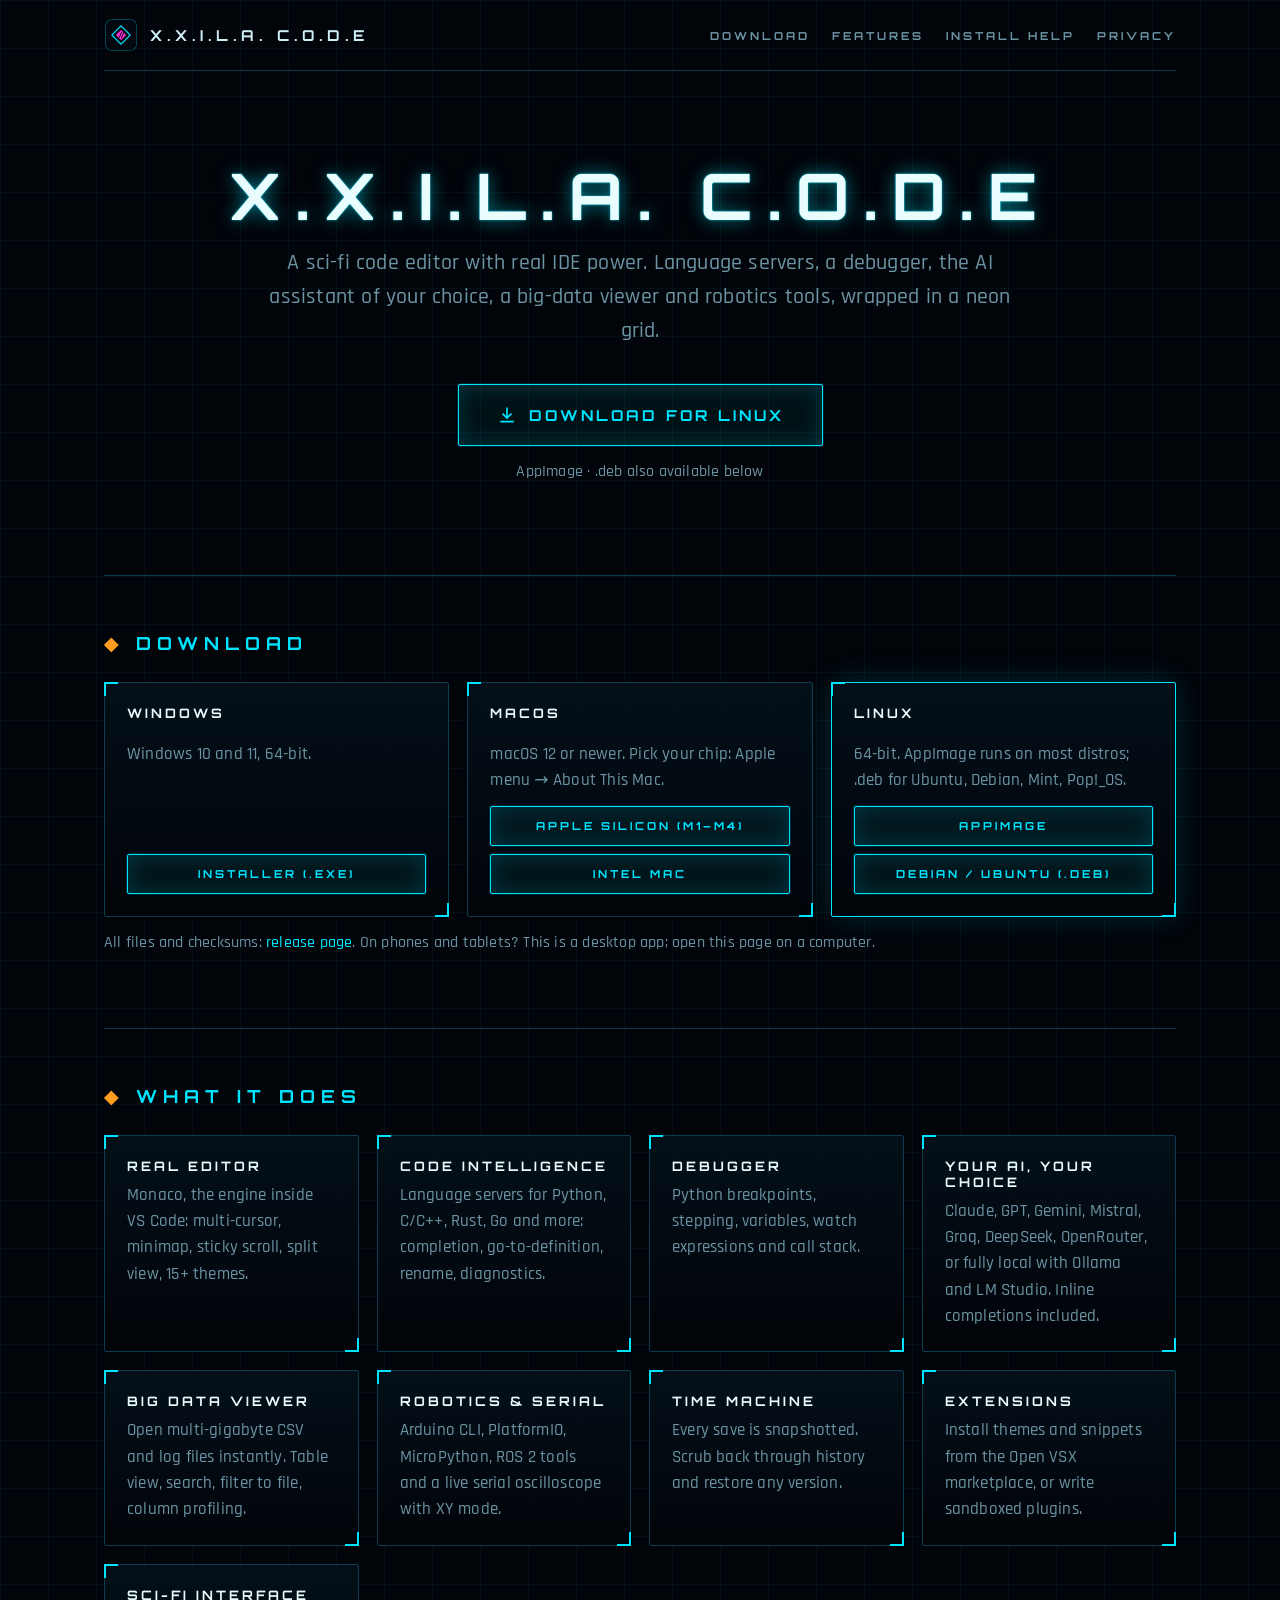
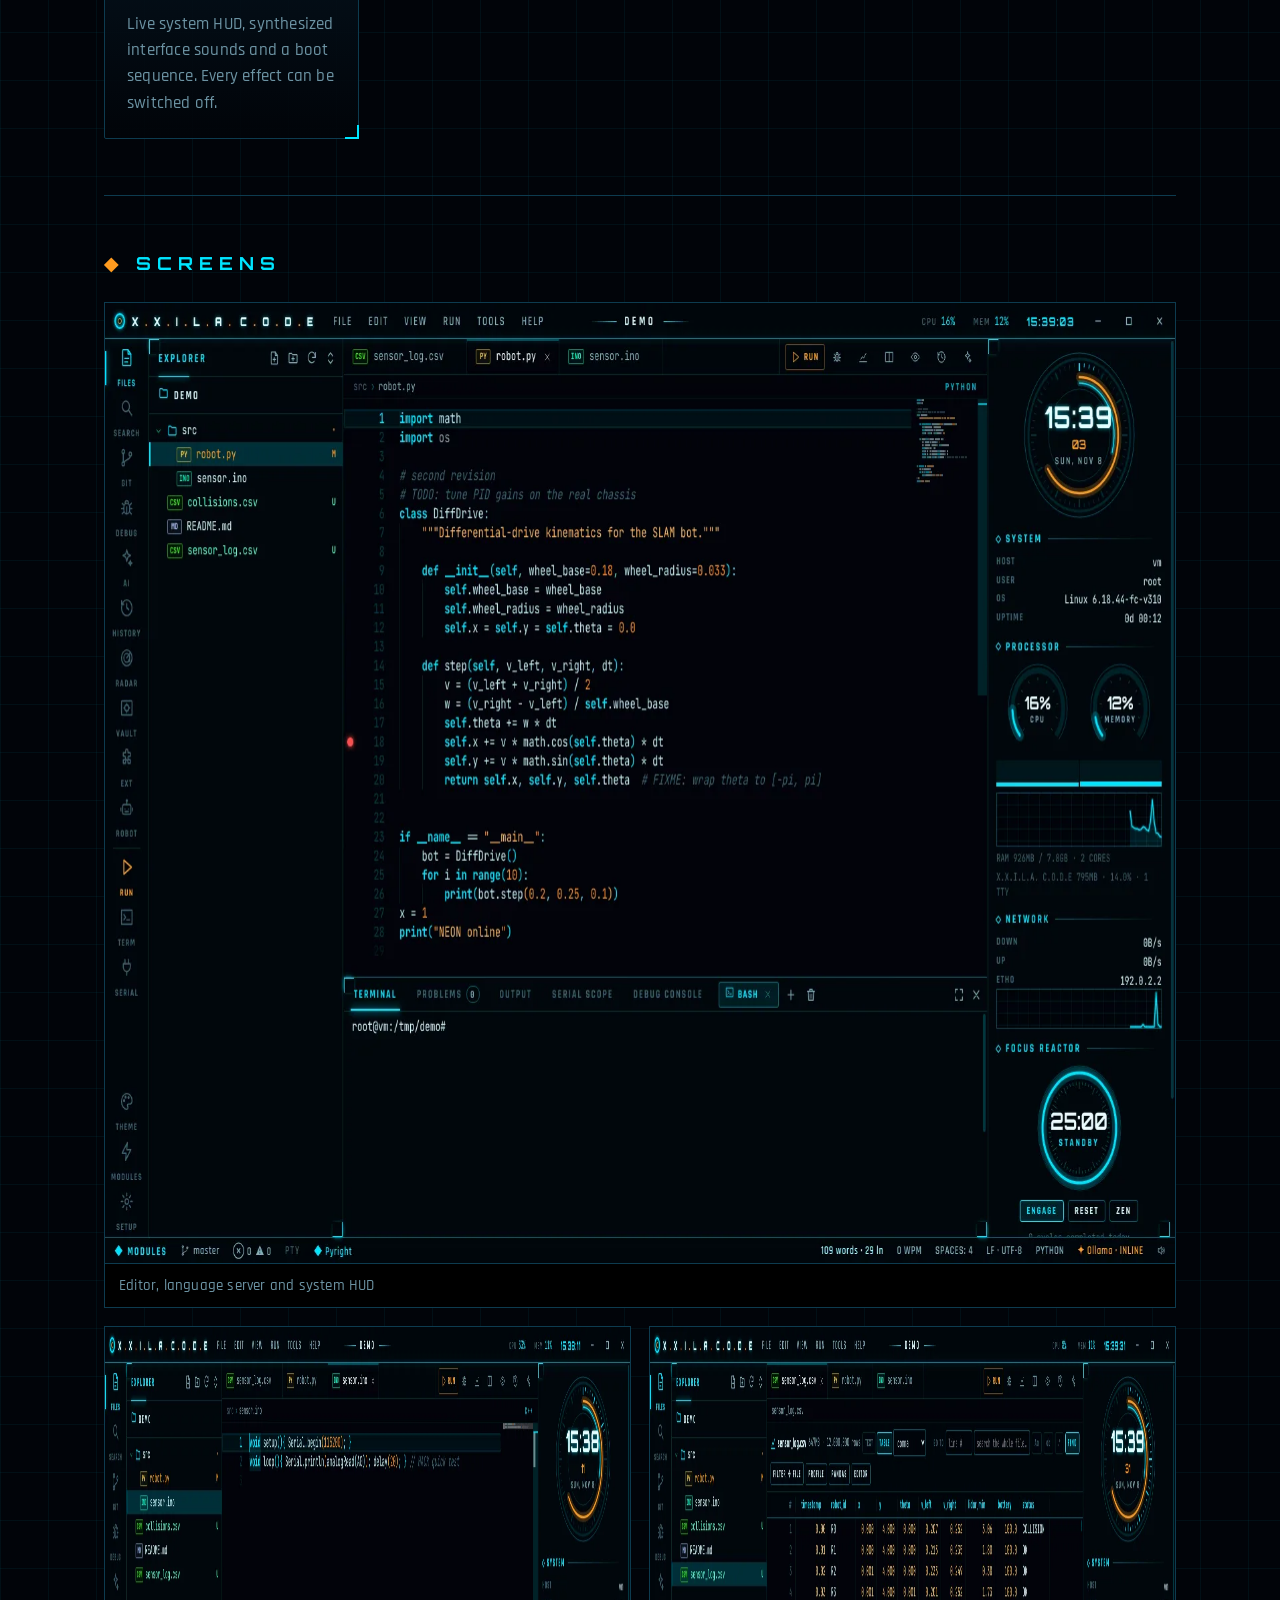
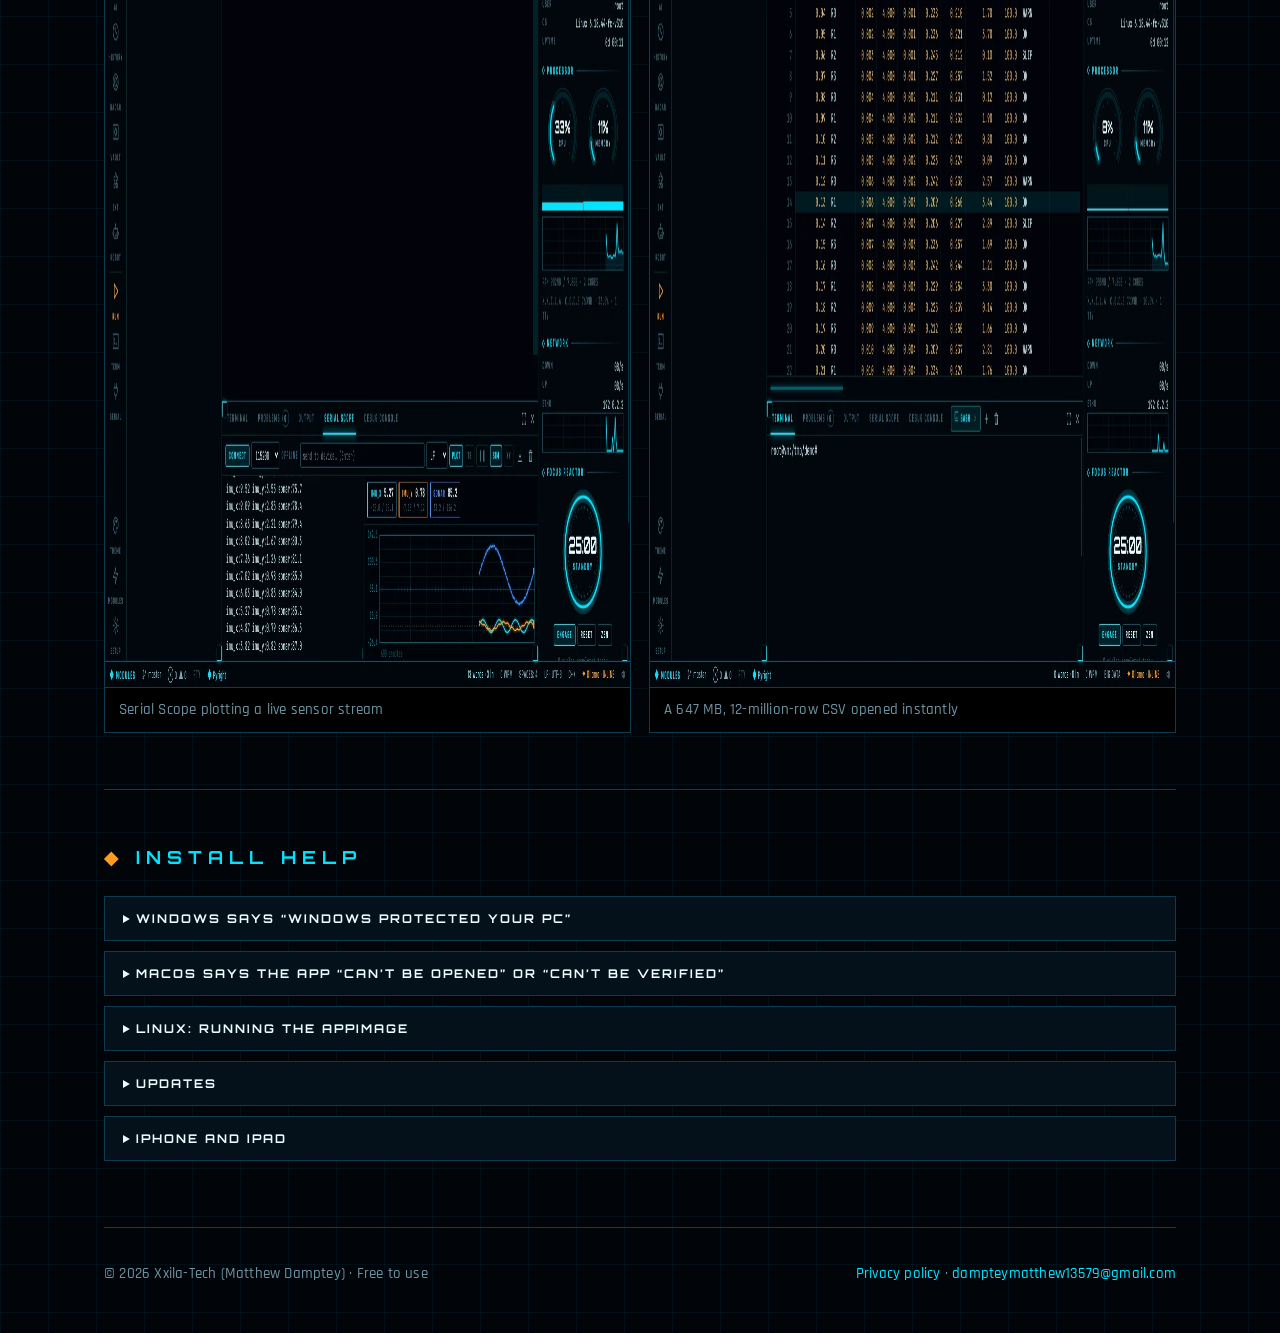
==== docs/index.html @ 270a62f4 "Website, privacy policy and release workflow for X.X.I.L.A. C.O.D.E 1.0.0 Co-Authored-By: Claude Opu" ====
<!DOCTYPE html>
<html lang="en">
<head>
<meta charset="utf-8">
<meta name="viewport" content="width=device-width, initial-scale=1">
<title>X.X.I.L.A. C.O.D.E — sci-fi code editor for Windows, macOS and Linux</title>
<meta name="description" content="X.X.I.L.A. C.O.D.E is a free neon-grid code editor with real IDE power: language servers, debugger, AI assistants of your choice, a big-data viewer and robotics tools. Download for Windows, macOS and Linux.">
<meta property="og:title" content="X.X.I.L.A. C.O.D.E">
<meta property="og:description" content="A sci-fi code editor with real IDE power. Free for Windows, macOS and Linux.">
<meta property="og:image" content="https://matthew-dam.github.io/xxila-code/img/editor.webp">
<meta name="theme-color" content="#010409">
<link rel="icon" href="favicon.png">
<link rel="stylesheet" href="style.css">
</head>
<body>
<div class="wrap">
  <header class="top">
    <a class="brand" href="./"><img src="img/icon.png" alt="">X.X.I.L.A. C.O.D.E</a>
    <nav><a href="#download">DOWNLOAD</a><a href="#features">FEATURES</a><a href="#install">INSTALL HELP</a><a href="privacy.html">PRIVACY</a></nav>
  </header>

  <div class="hero">
    <h1>X.X.I.L.A. C.O.D.E</h1>
    <p class="lead">A sci-fi code editor with real IDE power. Language servers, a debugger, the AI assistant of your choice, a big-data viewer and robotics tools, wrapped in a neon grid.</p>
    <a id="main-dl" class="btn big" href="#download">
      <svg viewBox="0 0 24 24"><path d="M11 3h2v10.2l3.6-3.6 1.4 1.4-6 6-6-6 1.4-1.4 3.6 3.6V3zM4 19h16v2H4z"/></svg>
      <span id="main-dl-label">DOWNLOAD</span>
    </a>
    <div class="sub" id="main-dl-sub">Free · Windows · macOS · Linux</div>
    <div class="ver" id="ver"></div>
  </div>

  <section id="download">
    <h2>DOWNLOAD</h2>
    <div class="grid">
      <div class="card os" data-os="windows">
        <h3>WINDOWS</h3>
        <p>Windows 10 and 11, 64-bit.</p>
        <div class="links">
          <a class="btn" data-file="XXILA-CODE-Setup-x64.exe">INSTALLER (.EXE)</a>
          <a class="btn orange" id="store-btn" hidden>MICROSOFT STORE</a>
        </div>
      </div>
      <div class="card os" data-os="mac">
        <h3>MACOS</h3>
        <p>macOS 12 or newer. Pick your chip: Apple menu → About This Mac.</p>
        <div class="links">
          <a class="btn" data-file="XXILA-CODE-mac-arm64.dmg">APPLE SILICON (M1–M4)</a>
          <a class="btn" data-file="XXILA-CODE-mac-x64.dmg">INTEL MAC</a>
        </div>
      </div>
      <div class="card os" data-os="linux">
        <h3>LINUX</h3>
        <p>64-bit. AppImage runs on most distros; .deb for Ubuntu, Debian, Mint, Pop!_OS.</p>
        <div class="links">
          <a class="btn" data-file="XXILA-CODE-x86_64.AppImage">APPIMAGE</a>
          <a class="btn" data-file="xxila-code_amd64.deb">DEBIAN / UBUNTU (.DEB)</a>
        </div>
      </div>
    </div>
    <p class="sub">All files and checksums: <a id="all-releases" href="https://github.com/Matthew-Dam/xxila-code/releases">release page</a>. On phones and tablets? This is a desktop app; open this page on a computer.</p>
  </section>

  <section id="features">
    <h2>WHAT IT DOES</h2>
    <div class="grid">
      <div class="card"><h3>REAL EDITOR</h3><p>Monaco, the engine inside VS Code: multi-cursor, minimap, sticky scroll, split view, 15+ themes.</p></div>
      <div class="card"><h3>CODE INTELLIGENCE</h3><p>Language servers for Python, C/C++, Rust, Go and more: completion, go-to-definition, rename, diagnostics.</p></div>
      <div class="card"><h3>DEBUGGER</h3><p>Python breakpoints, stepping, variables, watch expressions and call stack.</p></div>
      <div class="card"><h3>YOUR AI, YOUR CHOICE</h3><p>Claude, GPT, Gemini, Mistral, Groq, DeepSeek, OpenRouter, or fully local with Ollama and LM Studio. Inline completions included.</p></div>
      <div class="card"><h3>BIG DATA VIEWER</h3><p>Open multi-gigabyte CSV and log files instantly. Table view, search, filter to file, column profiling.</p></div>
      <div class="card"><h3>ROBOTICS & SERIAL</h3><p>Arduino CLI, PlatformIO, MicroPython, ROS 2 tools and a live serial oscilloscope with XY mode.</p></div>
      <div class="card"><h3>TIME MACHINE</h3><p>Every save is snapshotted. Scrub back through history and restore any version.</p></div>
      <div class="card"><h3>EXTENSIONS</h3><p>Install themes and snippets from the Open VSX marketplace, or write sandboxed plugins.</p></div>
      <div class="card"><h3>SCI-FI INTERFACE</h3><p>Live system HUD, synthesized interface sounds and a boot sequence. Every effect can be switched off.</p></div>
    </div>
  </section>

  <section id="screens">
    <h2>SCREENS</h2>
    <div class="shots">
      <figure><img src="img/editor.webp" alt="Editor with Python code, file explorer and system HUD" loading="lazy" width="1600" height="960"><figcaption>Editor, language server and system HUD</figcaption></figure>
      <figure><img src="img/scope.webp" alt="Serial monitor plotting live sensor values" loading="lazy" width="1600" height="960"><figcaption>Serial Scope plotting a live sensor stream</figcaption></figure>
      <figure><img src="img/bigdata.webp" alt="Big data viewer showing a 12 million row CSV" loading="lazy" width="1600" height="960"><figcaption>A 647 MB, 12-million-row CSV opened instantly</figcaption></figure>
    </div>
  </section>

  <section id="install">
    <h2>INSTALL HELP</h2>
    <details><summary>WINDOWS SAYS “WINDOWS PROTECTED YOUR PC”</summary><div>
      The installer is new and not yet widely downloaded, so SmartScreen shows a warning. Click <b>More info</b> → <b>Run anyway</b>.
      Installing from the Microsoft Store avoids this warning entirely.
    </div></details>
    <details><summary>MACOS SAYS THE APP “CAN’T BE OPENED” OR “CAN’T BE VERIFIED”</summary><div>
      Drag the app into <b>Applications</b>, then <b>right-click it → Open → Open</b>. You only do this once.
      On macOS 15 and newer: try to open it, then go to <b>System Settings → Privacy &amp; Security</b>, scroll down and click <b>Open Anyway</b>.
      If macOS reports the app as “damaged”, run this once in Terminal:
      <pre>xattr -cr "/Applications/X.X.I.L.A. C.O.D.E.app"</pre>
    </div></details>
    <details><summary>LINUX: RUNNING THE APPIMAGE</summary><div>
      Make it executable, then run it:
      <pre>chmod +x XXILA-CODE-x86_64.AppImage
./XXILA-CODE-x86_64.AppImage</pre>
      If it complains about FUSE on Ubuntu 22.04 or newer: <code>sudo apt install libfuse2</code> (24.04: <code>libfuse2t64</code>).<br>
      For the .deb: <code>sudo apt install ./xxila-code_amd64.deb</code>, then launch it from your app menu.
    </div></details>
    <details><summary>UPDATES</summary><div>
      The app checks once a day whether a newer version is on this page and offers to open it. You can turn that off in Settings.
      Microsoft Store installs update automatically through the Store.
    </div></details>
    <details><summary>IPHONE AND IPAD</summary><div>
      Not available. Apple doesn’t allow apps on iPhone or iPad to run terminals, compilers or language servers, which this editor depends on.
    </div></details>
  </section>

  <footer>
    <span>© 2026 Xxila-Tech (Matthew Damptey) · Free to use</span>
    <span><a href="privacy.html">Privacy policy</a> · <a href="mailto:dampteymatthew13579@gmail.com">dampteymatthew13579@gmail.com</a></span>
  </footer>
</div>

<script>
(() => {
  const OWNER = 'Matthew-Dam', REPO = 'xxila-code';
  // Paste the Store link here after Microsoft approves the app, e.g. 'https://apps.microsoft.com/detail/9XXXXXXXXXXX'
  const STORE_URL = '';
  const DL = (f) => `https://github.com/${OWNER}/${REPO}/releases/latest/download/${f}`;
  document.querySelectorAll('[data-file]').forEach((a) => (a.href = DL(a.dataset.file)));
  const store = document.getElementById('store-btn');
  if (STORE_URL) { store.href = STORE_URL; store.hidden = false; }

  const ua = navigator.userAgent, uad = navigator.userAgentData;
  const plat = (uad && uad.platform) || navigator.platform || '';
  const mobile = /Android|iPhone|iPad|iPod/i.test(ua) || (uad && uad.mobile) || (/Mac/.test(plat) && navigator.maxTouchPoints > 1);
  let os = /Win/i.test(plat) ? 'windows' : /Mac/i.test(plat) ? 'mac' : /Linux|X11/i.test(plat + ua) ? 'linux' : '';
  if (mobile) os = '';
  const btn = document.getElementById('main-dl'), label = document.getElementById('main-dl-label'), sub = document.getElementById('main-dl-sub');
  const set = (file, text, note) => { btn.href = DL(file); label.textContent = text; if (note) sub.textContent = note; };
  if (os) document.querySelector(`[data-os="${os}"]`).classList.add('hl');
  if (os === 'windows') set('XXILA-CODE-Setup-x64.exe', 'DOWNLOAD FOR WINDOWS', 'Windows 10 / 11 · 64-bit · other systems below');
  else if (os === 'linux') set('XXILA-CODE-x86_64.AppImage', 'DOWNLOAD FOR LINUX', 'AppImage · .deb also available below');
  else if (os === 'mac') {
    set('XXILA-CODE-mac-arm64.dmg', 'DOWNLOAD FOR MAC', 'Apple Silicon build · Intel Mac version below');
    if (uad && uad.getHighEntropyValues) uad.getHighEntropyValues(['architecture']).then((v) => {
      if (v.architecture === 'x86') set('XXILA-CODE-mac-x64.dmg', 'DOWNLOAD FOR MAC', 'Intel build · Apple Silicon version below');
    }).catch(() => {});
  } else if (mobile) sub.textContent = 'Desktop app — open this page on a Windows, Mac or Linux computer';

  fetch(`https://api.github.com/repos/${OWNER}/${REPO}/releases/latest`).then((r) => (r.ok ? r.json() : null)).then((j) => {
    if (!j) return;
    const d = new Date(j.published_at);
    document.getElementById('ver').textContent = `LATEST: ${j.tag_name} · ${d.toLocaleDateString(undefined, { year: 'numeric', month: 'short', day: 'numeric' })}`;
  }).catch(() => {});
})();
</script>
</body>
</html>
---- docs/style.css ----
@font-face { font-family: 'Orbitron'; font-weight: 700; src: url(fonts/orbitron-latin-700-normal.woff2) format('woff2'); font-display: swap; }
@font-face { font-family: 'Rajdhani'; font-weight: 500; src: url(fonts/rajdhani-latin-500-normal.woff2) format('woff2'); font-display: swap; }
@font-face { font-family: 'JetBrains Mono'; font-weight: 400; src: url(fonts/jetbrains-mono-latin-400-normal.woff2) format('woff2'); font-display: swap; }

:root {
  --bg: #010409; --panel: #04101a; --line: #0d3b4f; --cyan: #00e5ff; --cyan2: #8ff4ff; --orange: #ff9b1f;
  --text: #cfeff7; --dim: #6c93a3; --radius: 2px;
}
* { box-sizing: border-box; }
html { scroll-behavior: smooth; }
body {
  margin: 0; background: var(--bg); color: var(--text);
  font: 500 18px/1.55 'Rajdhani', system-ui, sans-serif; letter-spacing: .2px;
  background-image:
    linear-gradient(rgba(0,229,255,.05) 1px, transparent 1px),
    linear-gradient(90deg, rgba(0,229,255,.05) 1px, transparent 1px);
  background-size: 48px 48px;
}
a { color: var(--cyan); text-decoration: none; }
a:hover { color: var(--cyan2); text-decoration: underline; }
code, pre, .mono { font-family: 'JetBrains Mono', ui-monospace, monospace; font-size: 14px; }
code { background: #062030; border: 1px solid var(--line); padding: 1px 6px; }
.wrap { max-width: 1120px; margin: 0 auto; padding: 0 24px; }

header.top { display: flex; align-items: center; justify-content: space-between; padding: 18px 0; border-bottom: 1px solid var(--line); }
.brand { display: flex; align-items: center; gap: 12px; font: 700 15px 'Orbitron', sans-serif; letter-spacing: 5px; color: var(--text); }
.brand img { width: 34px; height: 34px; }
nav a { margin-left: 22px; font: 700 11px 'Orbitron', sans-serif; letter-spacing: 3px; color: var(--dim); }
nav a:hover { color: var(--cyan); text-decoration: none; }

.hero { padding: 84px 0 56px; text-align: center; }
.hero h1 { font: 700 clamp(30px, 6vw, 64px) 'Orbitron', sans-serif; letter-spacing: clamp(4px, 1.4vw, 14px); margin: 0 0 10px; color: #e9fdff;
  text-shadow: 0 0 18px rgba(0,229,255,.55), 0 0 2px var(--cyan); }
.hero p.lead { font-size: 22px; color: var(--dim); max-width: 760px; margin: 0 auto 36px; }
.ver { font: 400 13px 'JetBrains Mono', monospace; color: var(--orange); letter-spacing: 1px; min-height: 20px; margin-top: 14px; }

.btn { display: inline-flex; align-items: center; gap: 12px; padding: 14px 26px; border: 1px solid var(--cyan); color: var(--cyan);
  font: 700 13px 'Orbitron', sans-serif; letter-spacing: 3px; background: rgba(0,229,255,.06); border-radius: var(--radius);
  box-shadow: 0 0 0 1px rgba(0,229,255,.15), 0 0 22px rgba(0,229,255,.18) inset; cursor: pointer; transition: background .15s, box-shadow .15s; }
.btn:hover { text-decoration: none; background: rgba(0,229,255,.16); box-shadow: 0 0 26px rgba(0,229,255,.45); color: #e9fdff; }
.btn.big { padding: 20px 38px; font-size: 15px; }
.btn.orange { border-color: var(--orange); color: var(--orange); background: rgba(255,155,31,.06); box-shadow: 0 0 22px rgba(255,155,31,.15) inset; }
.btn.orange:hover { background: rgba(255,155,31,.16); box-shadow: 0 0 26px rgba(255,155,31,.45); color: #fff1dd; }
.btn svg { width: 20px; height: 20px; fill: currentColor; }
.sub { margin-top: 14px; font-size: 16px; color: var(--dim); }

section { padding: 56px 0; border-top: 1px solid var(--line); }
h2 { font: 700 18px 'Orbitron', sans-serif; letter-spacing: 6px; color: var(--cyan); margin: 0 0 28px; }
h2::before { content: '◆ '; color: var(--orange); }
h3 { font: 700 13px 'Orbitron', sans-serif; letter-spacing: 3px; color: #e9fdff; margin: 0 0 8px; }

.grid { display: grid; gap: 18px; grid-template-columns: repeat(auto-fit, minmax(240px, 1fr)); }
.card { position: relative; background: linear-gradient(180deg, rgba(4,16,26,.95), rgba(1,4,9,.95)); border: 1px solid var(--line); padding: 22px; border-radius: var(--radius); }
.card::before, .card::after { content: ''; position: absolute; width: 12px; height: 12px; border: 2px solid var(--cyan); }
.card::before { top: -1px; left: -1px; border-right: 0; border-bottom: 0; }
.card::after { bottom: -1px; right: -1px; border-left: 0; border-top: 0; }
.card p { margin: 0; color: var(--dim); font-size: 17px; }
.card.os { display: flex; flex-direction: column; gap: 12px; }
.card.os .links { display: flex; flex-direction: column; gap: 8px; margin-top: auto; }
.card.os .btn { justify-content: center; padding: 12px 16px; font-size: 11px; }
.card.os.hl { border-color: var(--cyan); box-shadow: 0 0 30px rgba(0,229,255,.18); }
.tag { font: 400 12px 'JetBrains Mono', monospace; color: var(--orange); }

.shots { display: grid; gap: 18px; }
.shots figure { margin: 0; border: 1px solid var(--line); background: #000; }
.shots img { width: 100%; display: block; }
.shots figcaption { padding: 10px 14px; font-size: 15px; color: var(--dim); border-top: 1px solid var(--line); }
@media (min-width: 900px) { .shots { grid-template-columns: 1fr 1fr; } .shots figure:first-child { grid-column: 1 / -1; } }

details { border: 1px solid var(--line); background: var(--panel); margin-bottom: 10px; padding: 0 18px; }
summary { cursor: pointer; padding: 14px 0; font: 700 12px 'Orbitron', sans-serif; letter-spacing: 2px; color: #e9fdff; }
details[open] summary { color: var(--cyan); }
details > div { padding-bottom: 16px; color: var(--dim); }
pre { background: #000; border: 1px solid var(--line); padding: 12px 14px; overflow-x: auto; color: var(--cyan2); }

footer { padding: 34px 0 48px; border-top: 1px solid var(--line); color: var(--dim); font-size: 15px; display: flex; flex-wrap: wrap; gap: 12px 26px; justify-content: space-between; }

.doc { max-width: 820px; padding: 48px 0 24px; }
.doc h1 { font: 700 28px 'Orbitron', sans-serif; letter-spacing: 6px; color: #e9fdff; }
.doc h2 { margin-top: 36px; font-size: 15px; }
.doc li { margin-bottom: 6px; }
.muted { color: var(--dim); }
[hidden] { display: none !important; }
@media (max-width: 720px) {
  nav { display: none; }
  .brand { font-size: 12px; letter-spacing: 3px; }
  .hero { padding-top: 48px; }
}
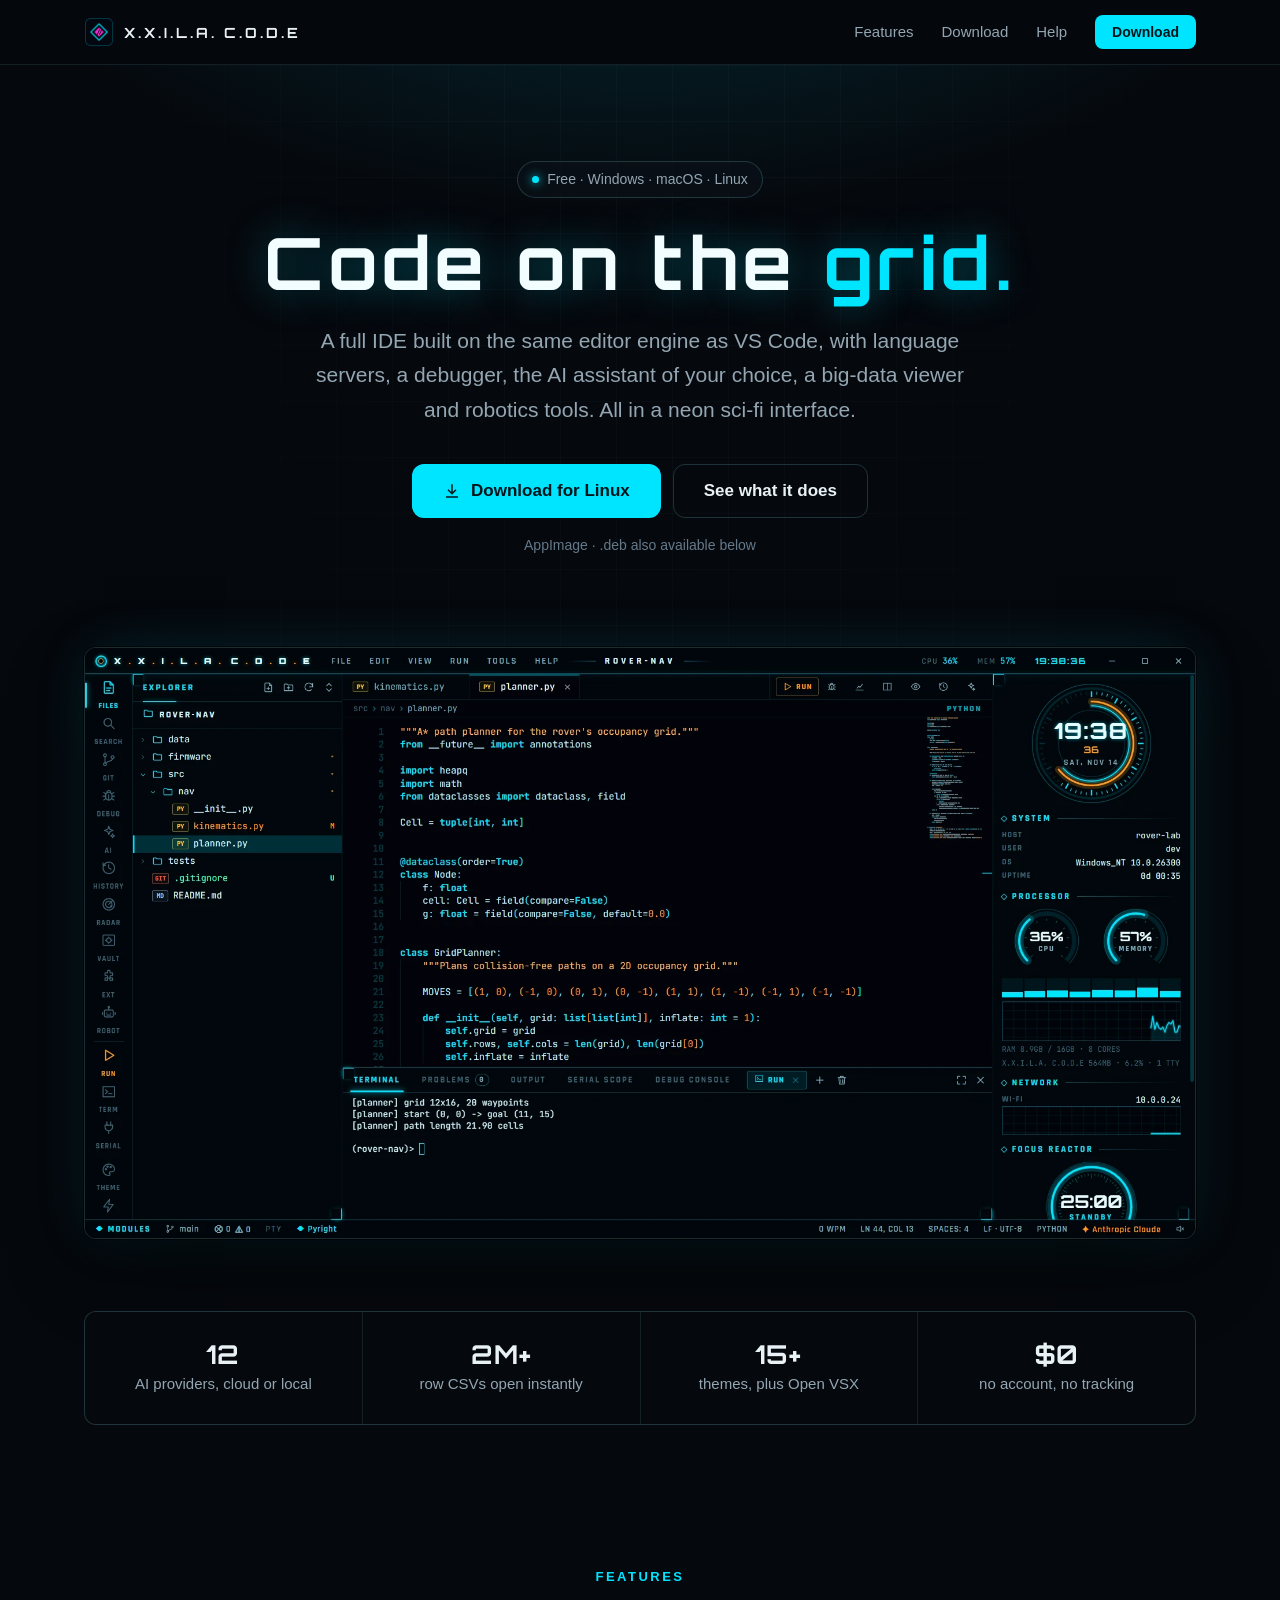
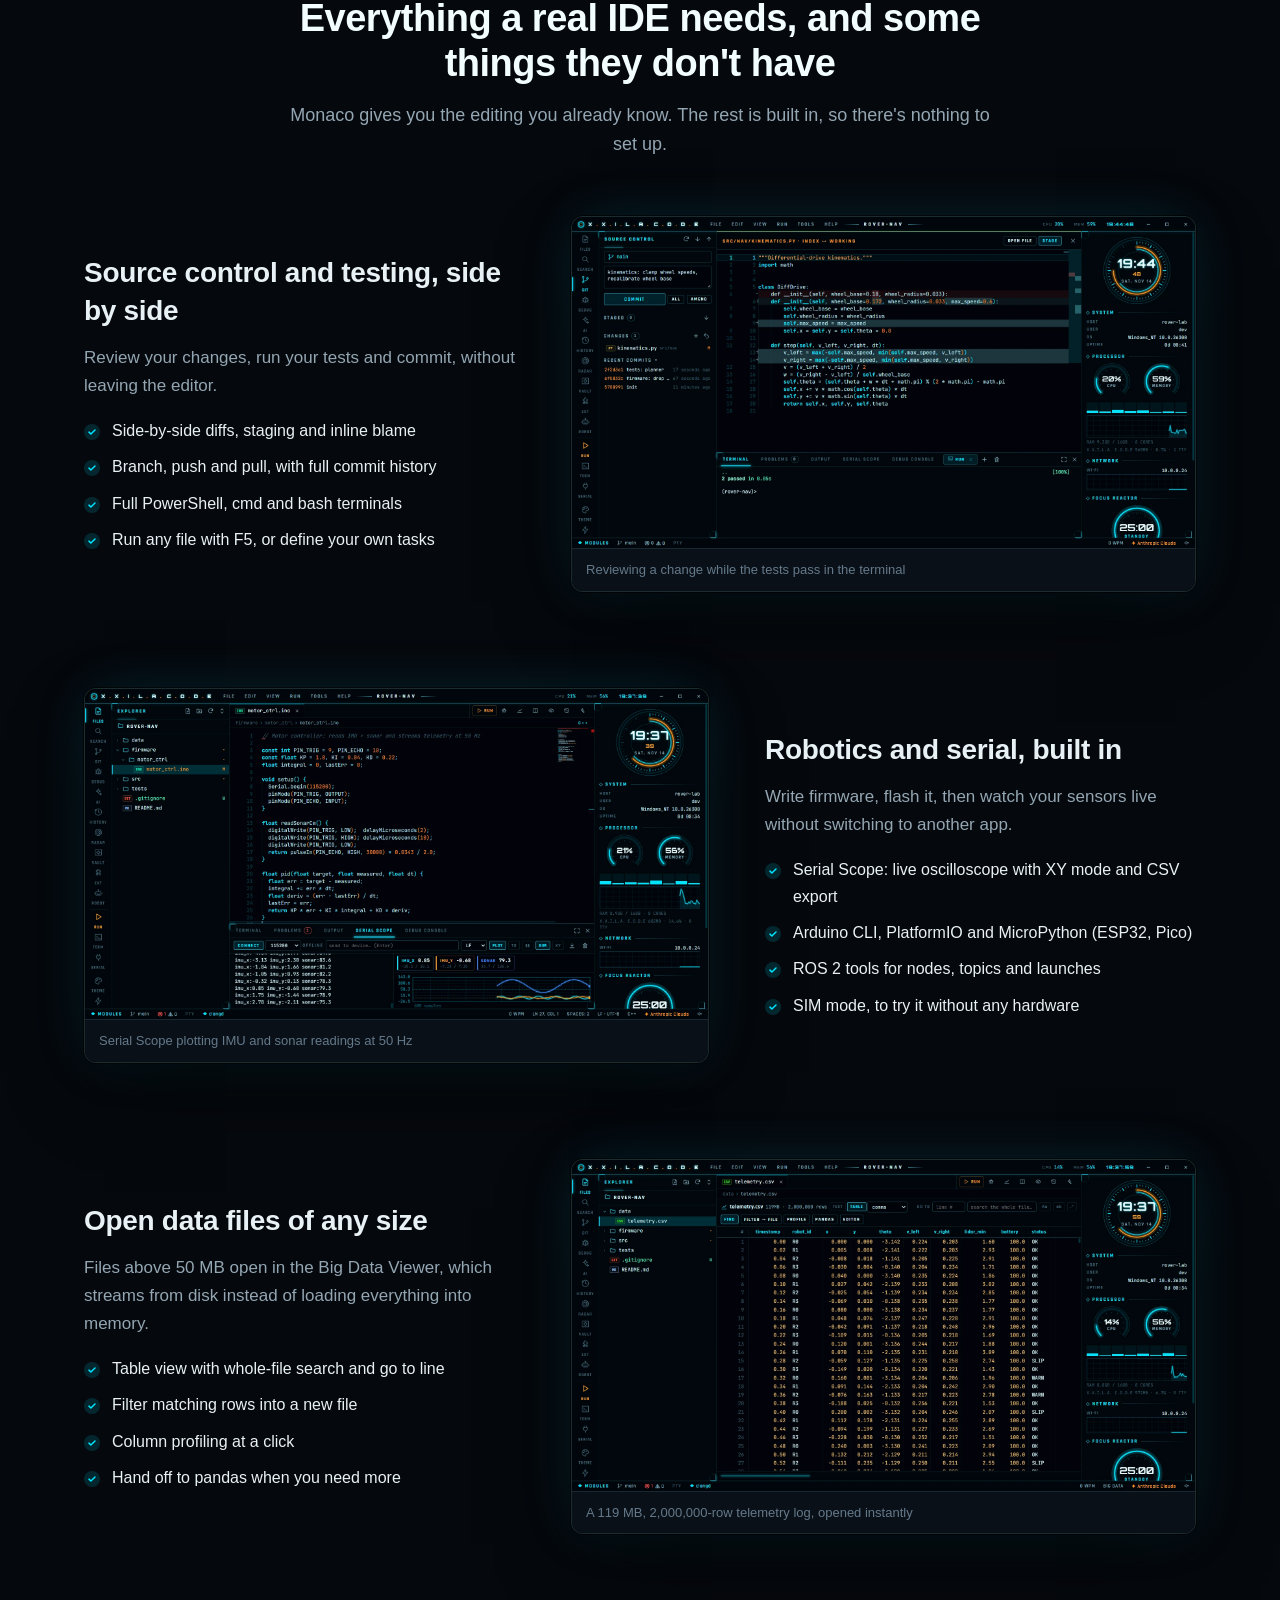
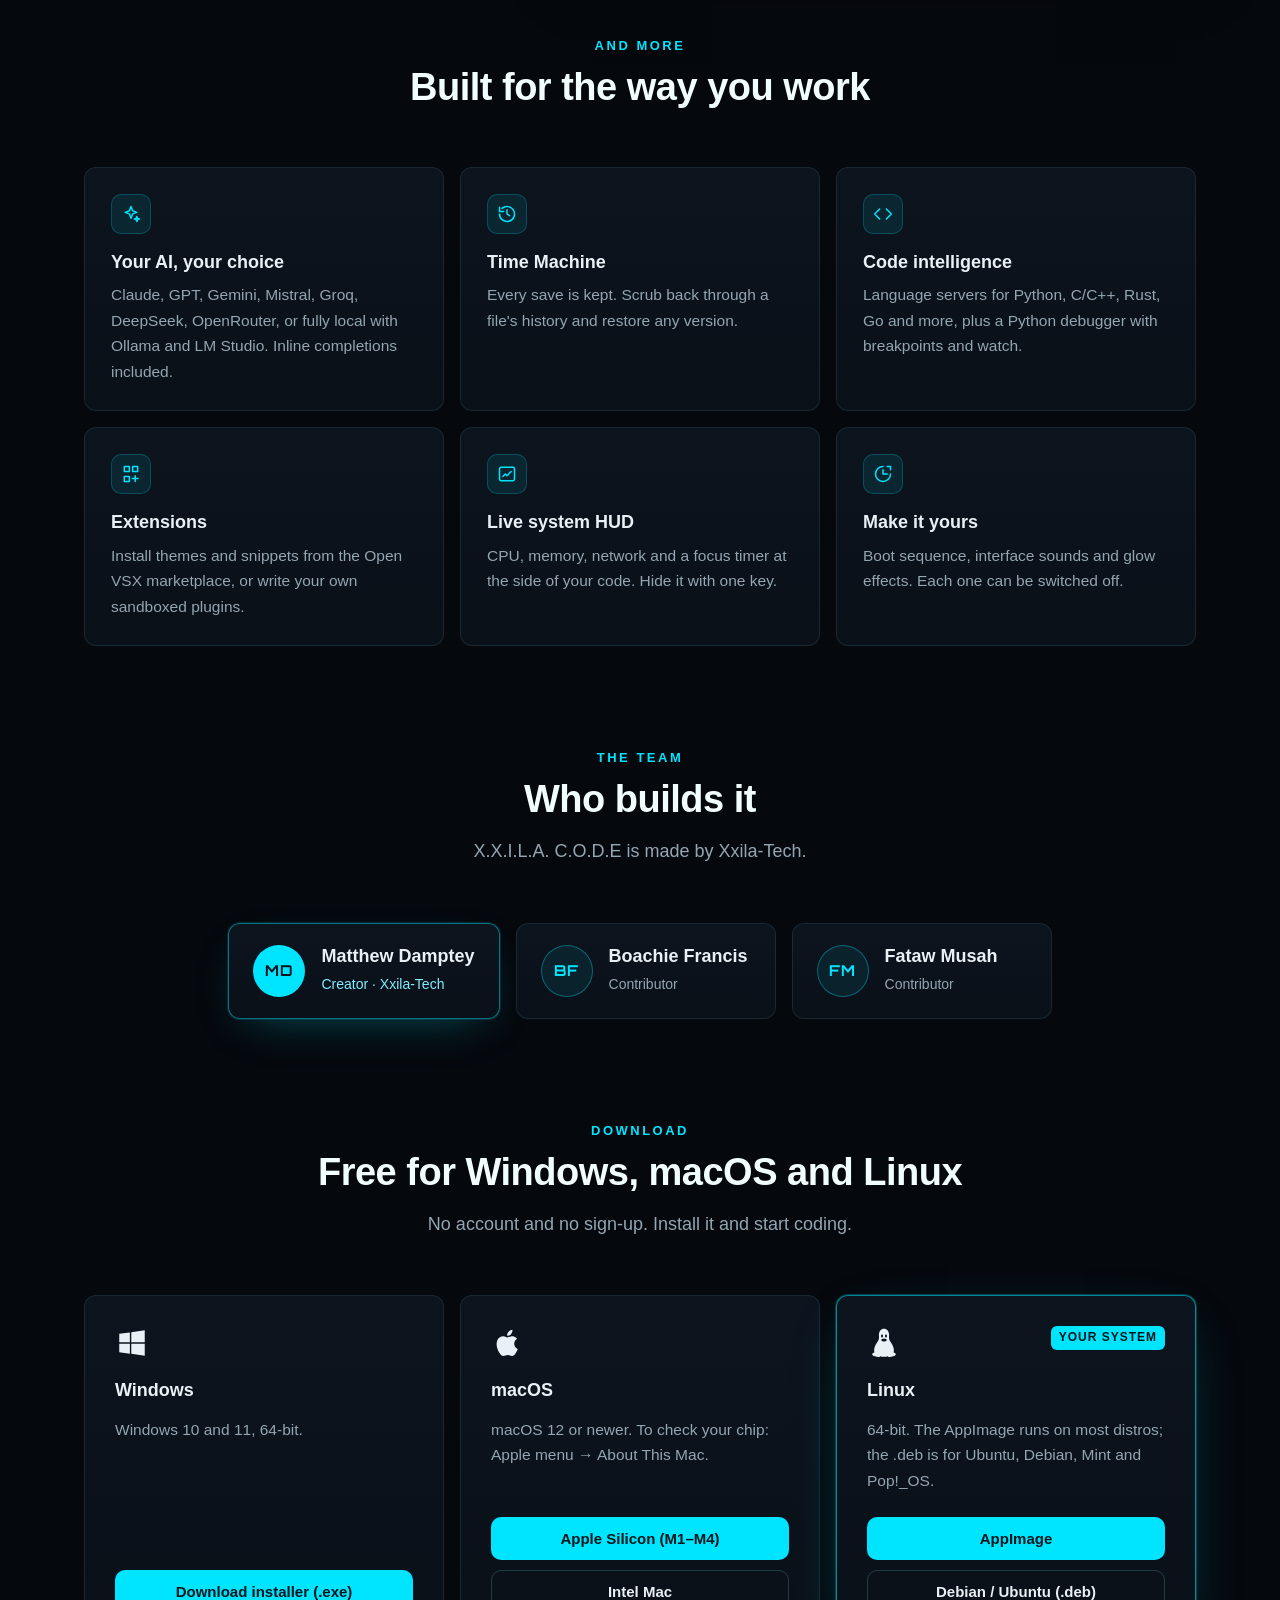
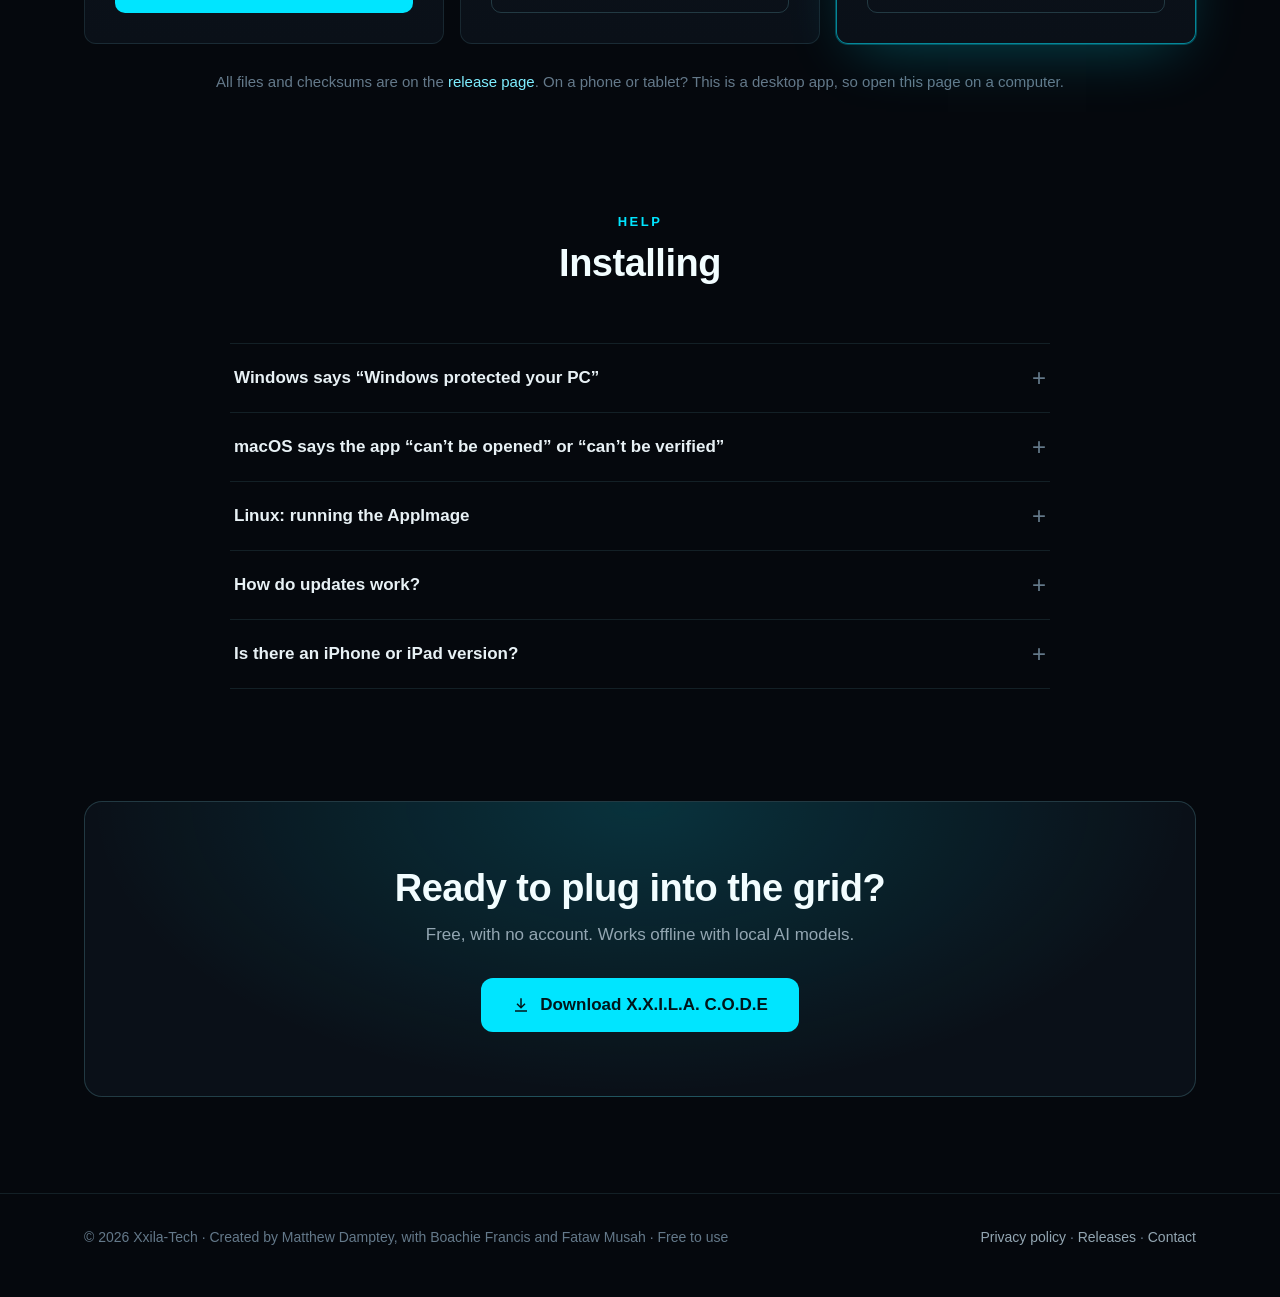
==== commit 0f427616: "Redesign website, new screenshots, team section - Cleaner product-site layout: sticky nav, hero with" ====
--- a/docs/index.html
+++ b/docs/index.html
@@ -3,121 +3,288 @@
 <head>
 <meta charset="utf-8">
 <meta name="viewport" content="width=device-width, initial-scale=1">
-<title>X.X.I.L.A. C.O.D.E — sci-fi code editor for Windows, macOS and Linux</title>
-<meta name="description" content="X.X.I.L.A. C.O.D.E is a free neon-grid code editor with real IDE power: language servers, debugger, AI assistants of your choice, a big-data viewer and robotics tools. Download for Windows, macOS and Linux.">
+<title>X.X.I.L.A. C.O.D.E — the sci-fi code editor with real IDE power</title>
+<meta name="description" content="X.X.I.L.A. C.O.D.E is a free code editor with real IDE power: language servers, a debugger, the AI assistant of your choice, a big-data viewer and robotics tools. Download for Windows, macOS and Linux.">
 <meta property="og:title" content="X.X.I.L.A. C.O.D.E">
 <meta property="og:description" content="A sci-fi code editor with real IDE power. Free for Windows, macOS and Linux.">
-<meta property="og:image" content="https://matthew-dam.github.io/xxila-code/img/editor.webp">
-<meta name="theme-color" content="#010409">
+<meta property="og:image" content="https://matthew-dam.github.io/xxila-code/img/og.png">
+<meta name="twitter:card" content="summary_large_image">
+<meta name="theme-color" content="#05080d">
 <link rel="icon" href="favicon.png">
 <link rel="stylesheet" href="style.css">
 </head>
 <body>
-<div class="wrap">
-  <header class="top">
+
+<header class="top">
+  <div class="wrap">
     <a class="brand" href="./"><img src="img/icon.png" alt="">X.X.I.L.A. C.O.D.E</a>
-    <nav><a href="#download">DOWNLOAD</a><a href="#features">FEATURES</a><a href="#install">INSTALL HELP</a><a href="privacy.html">PRIVACY</a></nav>
-  </header>
-
+    <nav>
+      <a href="#features">Features</a>
+      <a href="#download">Download</a>
+      <a href="#install">Help</a>
+      <a class="btn small" href="#download" id="nav-dl">Download</a>
+    </nav>
+  </div>
+</header>
+
+<main>
   <div class="hero">
-    <h1>X.X.I.L.A. C.O.D.E</h1>
-    <p class="lead">A sci-fi code editor with real IDE power. Language servers, a debugger, the AI assistant of your choice, a big-data viewer and robotics tools, wrapped in a neon grid.</p>
-    <a id="main-dl" class="btn big" href="#download">
-      <svg viewBox="0 0 24 24"><path d="M11 3h2v10.2l3.6-3.6 1.4 1.4-6 6-6-6 1.4-1.4 3.6 3.6V3zM4 19h16v2H4z"/></svg>
-      <span id="main-dl-label">DOWNLOAD</span>
-    </a>
-    <div class="sub" id="main-dl-sub">Free · Windows · macOS · Linux</div>
-    <div class="ver" id="ver"></div>
+    <div class="wrap">
+      <div class="eyebrow"><span class="dot"></span><span id="ver-pill">Free · Windows · macOS · Linux</span></div>
+      <h1>Code on the <span class="accent">grid.</span></h1>
+      <p class="lead">A full IDE built on the same editor engine as VS Code, with language servers, a debugger, the AI assistant of your choice, a big-data viewer and robotics tools. All in a neon sci-fi interface.</p>
+      <div class="cta">
+        <a id="main-dl" class="btn big" href="#download">
+          <svg viewBox="0 0 24 24"><path d="M11 3h2v10.2l3.6-3.6 1.4 1.4-6 6-6-6 1.4-1.4 3.6 3.6V3zM4 19h16v2H4z"/></svg>
+          <span id="main-dl-label">Download free</span>
+        </a>
+        <a class="btn big ghost" href="#features">See what it does</a>
+      </div>
+      <div class="sub" id="main-dl-sub">Windows · macOS · Linux</div>
+      <div class="ver" id="ver"></div>
+
+      <figure class="window hero-shot">
+        <img src="img/editor.webp" alt="X.X.I.L.A. C.O.D.E editing a Python path planner, with the terminal and the live system HUD" width="1920" height="1020">
+      </figure>
+
+      <div class="stats">
+        <div class="stat"><strong>12</strong><span>AI providers, cloud or local</span></div>
+        <div class="stat"><strong>2M+</strong><span>row CSVs open instantly</span></div>
+        <div class="stat"><strong>15+</strong><span>themes, plus Open VSX</span></div>
+        <div class="stat"><strong>$0</strong><span>no account, no tracking</span></div>
+      </div>
+    </div>
   </div>
 
+  <section id="features">
+    <div class="wrap">
+      <div class="section-head">
+        <div class="kicker">Features</div>
+        <h2>Everything a real IDE needs, and some things they don't have</h2>
+        <p>Monaco gives you the editing you already know. The rest is built in, so there's nothing to set up.</p>
+      </div>
+
+      <div class="row">
+        <div class="text">
+          <h3>Source control and testing, side by side</h3>
+          <p>Review your changes, run your tests and commit, without leaving the editor.</p>
+          <ul class="checks">
+            <li>Side-by-side diffs, staging and inline blame</li>
+            <li>Branch, push and pull, with full commit history</li>
+            <li>Full PowerShell, cmd and bash terminals</li>
+            <li>Run any file with F5, or define your own tasks</li>
+          </ul>
+        </div>
+        <figure class="window">
+          <img src="img/git.webp" alt="Source control view with a side-by-side diff of kinematics.py and passing tests in the terminal" loading="lazy" width="1920" height="1020">
+          <figcaption>Reviewing a change while the tests pass in the terminal</figcaption>
+        </figure>
+      </div>
+
+      <div class="row flip">
+        <div class="text">
+          <h3>Robotics and serial, built in</h3>
+          <p>Write firmware, flash it, then watch your sensors live without switching to another app.</p>
+          <ul class="checks">
+            <li>Serial Scope: live oscilloscope with XY mode and CSV export</li>
+            <li>Arduino CLI, PlatformIO and MicroPython (ESP32, Pico)</li>
+            <li>ROS 2 tools for nodes, topics and launches</li>
+            <li>SIM mode, to try it without any hardware</li>
+          </ul>
+        </div>
+        <figure class="window">
+          <img src="img/scope.webp" alt="Arduino motor controller code with Serial Scope plotting IMU and sonar data" loading="lazy" width="1920" height="1020">
+          <figcaption>Serial Scope plotting IMU and sonar readings at 50 Hz</figcaption>
+        </figure>
+      </div>
+
+      <div class="row">
+        <div class="text">
+          <h3>Open data files of any size</h3>
+          <p>Files above 50 MB open in the Big Data Viewer, which streams from disk instead of loading everything into memory.</p>
+          <ul class="checks">
+            <li>Table view with whole-file search and go to line</li>
+            <li>Filter matching rows into a new file</li>
+            <li>Column profiling at a click</li>
+            <li>Hand off to pandas when you need more</li>
+          </ul>
+        </div>
+        <figure class="window">
+          <img src="img/bigdata.webp" alt="Big Data Viewer showing a 119 MB, two-million-row telemetry CSV" loading="lazy" width="1920" height="1020">
+          <figcaption>A 119 MB, 2,000,000-row telemetry log, opened instantly</figcaption>
+        </figure>
+      </div>
+    </div>
+  </section>
+
+  <section>
+    <div class="wrap">
+      <div class="section-head">
+        <div class="kicker">And more</div>
+        <h2>Built for the way you work</h2>
+      </div>
+      <div class="grid">
+        <div class="card">
+          <div class="ico"><svg viewBox="0 0 24 24"><path d="M12 3l1.9 5.1L19 10l-5.1 1.9L12 17l-1.9-5.1L5 10l5.1-1.9z"/><path d="M19 15l.8 2.2L22 18l-2.2.8L19 21l-.8-2.2L16 18l2.2-.8z"/></svg></div>
+          <h3>Your AI, your choice</h3>
+          <p>Claude, GPT, Gemini, Mistral, Groq, DeepSeek, OpenRouter, or fully local with Ollama and LM Studio. Inline completions included.</p>
+        </div>
+        <div class="card">
+          <div class="ico"><svg viewBox="0 0 24 24"><path d="M3 12a9 9 0 1 0 3-6.7"/><path d="M3 4v5h5"/><path d="M12 7v5l3 2"/></svg></div>
+          <h3>Time Machine</h3>
+          <p>Every save is kept. Scrub back through a file's history and restore any version.</p>
+        </div>
+        <div class="card">
+          <div class="ico"><svg viewBox="0 0 24 24"><path d="M8 6l-6 6 6 6M16 6l6 6-6 6"/></svg></div>
+          <h3>Code intelligence</h3>
+          <p>Language servers for Python, C/C++, Rust, Go and more, plus a Python debugger with breakpoints and watch.</p>
+        </div>
+        <div class="card">
+          <div class="ico"><svg viewBox="0 0 24 24"><path d="M10 3H4v6h6zM20 3h-6v6h6zM10 15H4v6h6z"/><path d="M17 14v7M13.5 17.5h7"/></svg></div>
+          <h3>Extensions</h3>
+          <p>Install themes and snippets from the Open VSX marketplace, or write your own sandboxed plugins.</p>
+        </div>
+        <div class="card">
+          <div class="ico"><svg viewBox="0 0 24 24"><rect x="3" y="4" width="18" height="16" rx="2"/><path d="M7 15l3-3 2 2 5-5"/></svg></div>
+          <h3>Live system HUD</h3>
+          <p>CPU, memory, network and a focus timer at the side of your code. Hide it with one key.</p>
+        </div>
+        <div class="card">
+          <div class="ico"><svg viewBox="0 0 24 24"><path d="M12 3a9 9 0 1 0 9 9"/><path d="M12 7v5h5"/><path d="M17 3h4v4"/></svg></div>
+          <h3>Make it yours</h3>
+          <p>Boot sequence, interface sounds and glow effects. Each one can be switched off.</p>
+        </div>
+      </div>
+    </div>
+  </section>
+
+  <section id="team">
+    <div class="wrap">
+      <div class="section-head">
+        <div class="kicker">The team</div>
+        <h2>Who builds it</h2>
+        <p>X.X.I.L.A. C.O.D.E is made by Xxila-Tech.</p>
+      </div>
+      <div class="team">
+        <div class="person lead-person">
+          <div class="avatar">MD</div>
+          <div>
+            <h3>Matthew Damptey</h3>
+            <span class="role">Creator · Xxila-Tech</span>
+          </div>
+        </div>
+        <div class="person">
+          <div class="avatar">BF</div>
+          <div>
+            <h3>Boachie Francis</h3>
+            <span class="role">Contributor</span>
+          </div>
+        </div>
+        <div class="person">
+          <div class="avatar">FM</div>
+          <div>
+            <h3>Fataw Musah</h3>
+            <span class="role">Contributor</span>
+          </div>
+        </div>
+      </div>
+    </div>
+  </section>
+
   <section id="download">
-    <h2>DOWNLOAD</h2>
-    <div class="grid">
-      <div class="card os" data-os="windows">
-        <h3>WINDOWS</h3>
-        <p>Windows 10 and 11, 64-bit.</p>
-        <div class="links">
-          <a class="btn" data-file="XXILA-CODE-Setup-x64.exe">INSTALLER (.EXE)</a>
-          <a class="btn orange" id="store-btn" hidden>MICROSOFT STORE</a>
-        </div>
-      </div>
-      <div class="card os" data-os="mac">
-        <h3>MACOS</h3>
-        <p>macOS 12 or newer. Pick your chip: Apple menu → About This Mac.</p>
-        <div class="links">
-          <a class="btn" data-file="XXILA-CODE-mac-arm64.dmg">APPLE SILICON (M1–M4)</a>
-          <a class="btn" data-file="XXILA-CODE-mac-x64.dmg">INTEL MAC</a>
-        </div>
-      </div>
-      <div class="card os" data-os="linux">
-        <h3>LINUX</h3>
-        <p>64-bit. AppImage runs on most distros; .deb for Ubuntu, Debian, Mint, Pop!_OS.</p>
-        <div class="links">
-          <a class="btn" data-file="XXILA-CODE-x86_64.AppImage">APPIMAGE</a>
-          <a class="btn" data-file="xxila-code_amd64.deb">DEBIAN / UBUNTU (.DEB)</a>
-        </div>
-      </div>
-    </div>
-    <p class="sub">All files and checksums: <a id="all-releases" href="https://github.com/Matthew-Dam/xxila-code/releases">release page</a>. On phones and tablets? This is a desktop app; open this page on a computer.</p>
-  </section>
-
-  <section id="features">
-    <h2>WHAT IT DOES</h2>
-    <div class="grid">
-      <div class="card"><h3>REAL EDITOR</h3><p>Monaco, the engine inside VS Code: multi-cursor, minimap, sticky scroll, split view, 15+ themes.</p></div>
-      <div class="card"><h3>CODE INTELLIGENCE</h3><p>Language servers for Python, C/C++, Rust, Go and more: completion, go-to-definition, rename, diagnostics.</p></div>
-      <div class="card"><h3>DEBUGGER</h3><p>Python breakpoints, stepping, variables, watch expressions and call stack.</p></div>
-      <div class="card"><h3>YOUR AI, YOUR CHOICE</h3><p>Claude, GPT, Gemini, Mistral, Groq, DeepSeek, OpenRouter, or fully local with Ollama and LM Studio. Inline completions included.</p></div>
-      <div class="card"><h3>BIG DATA VIEWER</h3><p>Open multi-gigabyte CSV and log files instantly. Table view, search, filter to file, column profiling.</p></div>
-      <div class="card"><h3>ROBOTICS & SERIAL</h3><p>Arduino CLI, PlatformIO, MicroPython, ROS 2 tools and a live serial oscilloscope with XY mode.</p></div>
-      <div class="card"><h3>TIME MACHINE</h3><p>Every save is snapshotted. Scrub back through history and restore any version.</p></div>
-      <div class="card"><h3>EXTENSIONS</h3><p>Install themes and snippets from the Open VSX marketplace, or write sandboxed plugins.</p></div>
-      <div class="card"><h3>SCI-FI INTERFACE</h3><p>Live system HUD, synthesized interface sounds and a boot sequence. Every effect can be switched off.</p></div>
-    </div>
-  </section>
-
-  <section id="screens">
-    <h2>SCREENS</h2>
-    <div class="shots">
-      <figure><img src="img/editor.webp" alt="Editor with Python code, file explorer and system HUD" loading="lazy" width="1600" height="960"><figcaption>Editor, language server and system HUD</figcaption></figure>
-      <figure><img src="img/scope.webp" alt="Serial monitor plotting live sensor values" loading="lazy" width="1600" height="960"><figcaption>Serial Scope plotting a live sensor stream</figcaption></figure>
-      <figure><img src="img/bigdata.webp" alt="Big data viewer showing a 12 million row CSV" loading="lazy" width="1600" height="960"><figcaption>A 647 MB, 12-million-row CSV opened instantly</figcaption></figure>
+    <div class="wrap">
+      <div class="section-head">
+        <div class="kicker">Download</div>
+        <h2>Free for Windows, macOS and Linux</h2>
+        <p>No account and no sign-up. Install it and start coding.</p>
+      </div>
+      <div class="dl-grid">
+        <div class="card os" data-os="windows">
+          <span class="tag">Your system</span>
+          <svg class="os-ico" viewBox="0 0 24 24"><path d="M3 5.5l7.5-1v7H3zM11.5 4.4L21 3v8.5h-9.5zM3 12.5h7.5v7L3 18.5zM11.5 12.5H21V21l-9.5-1.4z"/></svg>
+          <h3>Windows</h3>
+          <p>Windows 10 and 11, 64-bit.</p>
+          <div class="links">
+            <a class="btn" data-file="XXILA-CODE-Setup-x64.exe">Download installer (.exe)</a>
+            <a class="btn orange" id="store-btn" hidden>Get it from Microsoft Store</a>
+          </div>
+        </div>
+        <div class="card os" data-os="mac">
+          <span class="tag">Your system</span>
+          <svg class="os-ico" viewBox="0 0 24 24"><path d="M16.4 12.6c0-2.4 2-3.5 2-3.6-1.1-1.6-2.8-1.8-3.4-1.8-1.4-.1-2.8.9-3.5.9s-1.8-.9-3-.8c-1.5 0-3 .9-3.8 2.3-1.6 2.8-.4 7 1.2 9.3.8 1.1 1.7 2.4 2.9 2.3 1.2 0 1.6-.7 3-.7s1.8.7 3 .7c1.3 0 2.1-1.1 2.8-2.3.9-1.3 1.3-2.6 1.3-2.6s-2.5-1-2.5-3.7zM14.2 5.6c.6-.8 1.1-1.8.9-2.9-.9 0-2 .6-2.7 1.4-.6.7-1.1 1.7-1 2.8 1.1.1 2.1-.5 2.8-1.3z"/></svg>
+          <h3>macOS</h3>
+          <p>macOS 12 or newer. To check your chip: Apple menu → About This Mac.</p>
+          <div class="links">
+            <a class="btn" data-file="XXILA-CODE-mac-arm64.dmg">Apple Silicon (M1–M4)</a>
+            <a class="btn ghost" data-file="XXILA-CODE-mac-x64.dmg">Intel Mac</a>
+          </div>
+        </div>
+        <div class="card os" data-os="linux">
+          <span class="tag">Your system</span>
+          <svg class="os-ico" viewBox="0 0 24 24"><path d="M12 2c-2.2 0-3.6 1.8-3.6 4.4 0 1.5.4 2.5-.6 4.1C6.6 12.3 5 14.6 5 17c0 .6.1 1.1.3 1.6-.7.4-1.6.6-1.6 1.5 0 1 1.6 1.2 3.2 1.6 1.2.3 1.9.3 2.4-.4.8.3 1.7.4 2.7.4s1.9-.1 2.7-.4c.5.7 1.2.7 2.4.4 1.6-.4 3.2-.6 3.2-1.6 0-.9-.9-1.1-1.6-1.5.2-.5.3-1 .3-1.6 0-2.4-1.6-4.7-2.8-6.5-1-1.6-.6-2.6-.6-4.1C15.6 3.8 14.2 2 12 2zm-1.4 4c.4 0 .7.5.7 1.1s-.3 1.1-.7 1.1-.7-.5-.7-1.1.3-1.1.7-1.1zm2.8 0c.4 0 .7.5.7 1.1s-.3 1.1-.7 1.1-.7-.5-.7-1.1.3-1.1.7-1.1zM12 8.8c.9 0 2 .6 2 1 0 .5-1.1 1.1-2 1.1s-2-.6-2-1.1c0-.4 1.1-1 2-1z"/></svg>
+          <h3>Linux</h3>
+          <p>64-bit. The AppImage runs on most distros; the .deb is for Ubuntu, Debian, Mint and Pop!_OS.</p>
+          <div class="links">
+            <a class="btn" data-file="XXILA-CODE-x86_64.AppImage">AppImage</a>
+            <a class="btn ghost" data-file="xxila-code_amd64.deb">Debian / Ubuntu (.deb)</a>
+          </div>
+        </div>
+      </div>
+      <p class="dl-note">All files and checksums are on the <a id="all-releases" href="https://github.com/Matthew-Dam/xxila-code/releases">release page</a>. On a phone or tablet? This is a desktop app, so open this page on a computer.</p>
     </div>
   </section>
 
   <section id="install">
-    <h2>INSTALL HELP</h2>
-    <details><summary>WINDOWS SAYS “WINDOWS PROTECTED YOUR PC”</summary><div>
-      The installer is new and not yet widely downloaded, so SmartScreen shows a warning. Click <b>More info</b> → <b>Run anyway</b>.
-      Installing from the Microsoft Store avoids this warning entirely.
-    </div></details>
-    <details><summary>MACOS SAYS THE APP “CAN’T BE OPENED” OR “CAN’T BE VERIFIED”</summary><div>
-      Drag the app into <b>Applications</b>, then <b>right-click it → Open → Open</b>. You only do this once.
-      On macOS 15 and newer: try to open it, then go to <b>System Settings → Privacy &amp; Security</b>, scroll down and click <b>Open Anyway</b>.
-      If macOS reports the app as “damaged”, run this once in Terminal:
-      <pre>xattr -cr "/Applications/X.X.I.L.A. C.O.D.E.app"</pre>
-    </div></details>
-    <details><summary>LINUX: RUNNING THE APPIMAGE</summary><div>
-      Make it executable, then run it:
-      <pre>chmod +x XXILA-CODE-x86_64.AppImage
+    <div class="wrap">
+      <div class="section-head">
+        <div class="kicker">Help</div>
+        <h2>Installing</h2>
+      </div>
+      <div class="faq">
+        <details><summary>Windows says “Windows protected your PC”</summary><div>
+          The installer is new and not yet widely downloaded, so SmartScreen shows a warning. Click <b>More info</b> → <b>Run anyway</b>.
+          Installing from the Microsoft Store avoids this warning entirely.
+        </div></details>
+        <details><summary>macOS says the app “can’t be opened” or “can’t be verified”</summary><div>
+          Drag the app into <b>Applications</b>, then <b>right-click it → Open → Open</b>. You only do this once.
+          On macOS 15 and newer: try to open it, then go to <b>System Settings → Privacy &amp; Security</b>, scroll down and click <b>Open Anyway</b>.
+          If macOS reports the app as “damaged”, run this once in Terminal:
+          <pre>xattr -cr "/Applications/X.X.I.L.A. C.O.D.E.app"</pre>
+        </div></details>
+        <details><summary>Linux: running the AppImage</summary><div>
+          Make it executable, then run it:
+          <pre>chmod +x XXILA-CODE-x86_64.AppImage
 ./XXILA-CODE-x86_64.AppImage</pre>
-      If it complains about FUSE on Ubuntu 22.04 or newer: <code>sudo apt install libfuse2</code> (24.04: <code>libfuse2t64</code>).<br>
-      For the .deb: <code>sudo apt install ./xxila-code_amd64.deb</code>, then launch it from your app menu.
-    </div></details>
-    <details><summary>UPDATES</summary><div>
-      The app checks once a day whether a newer version is on this page and offers to open it. You can turn that off in Settings.
-      Microsoft Store installs update automatically through the Store.
-    </div></details>
-    <details><summary>IPHONE AND IPAD</summary><div>
-      Not available. Apple doesn’t allow apps on iPhone or iPad to run terminals, compilers or language servers, which this editor depends on.
-    </div></details>
-  </section>
-
-  <footer>
-    <span>© 2026 Xxila-Tech (Matthew Damptey) · Free to use</span>
-    <span><a href="privacy.html">Privacy policy</a> · <a href="mailto:dampteymatthew13579@gmail.com">dampteymatthew13579@gmail.com</a></span>
-  </footer>
-</div>
+          If it complains about FUSE on Ubuntu 22.04 or newer: <code>sudo apt install libfuse2</code> (24.04: <code>libfuse2t64</code>).<br>
+          For the .deb: <code>sudo apt install ./xxila-code_amd64.deb</code>, then launch it from your app menu.
+        </div></details>
+        <details><summary>How do updates work?</summary><div>
+          The app checks once a day whether a newer version is on this page and offers to open it. You can turn that off in Settings.
+          Microsoft Store installs update automatically through the Store.
+        </div></details>
+        <details><summary>Is there an iPhone or iPad version?</summary><div>
+          No. Apple doesn’t allow apps on iPhone or iPad to run terminals, compilers or language servers, which this editor depends on.
+        </div></details>
+      </div>
+
+      <div class="band">
+        <h2>Ready to plug into the grid?</h2>
+        <p>Free, with no account. Works offline with local AI models.</p>
+        <a class="btn big" href="#download" id="band-dl">
+          <svg viewBox="0 0 24 24"><path d="M11 3h2v10.2l3.6-3.6 1.4 1.4-6 6-6-6 1.4-1.4 3.6 3.6V3zM4 19h16v2H4z"/></svg>
+          <span>Download X.X.I.L.A. C.O.D.E</span>
+        </a>
+      </div>
+    </div>
+  </section>
+</main>
+
+<footer>
+  <div class="wrap">
+    <span>© 2026 Xxila-Tech · Created by Matthew Damptey, with Boachie Francis and Fataw Musah · Free to use</span>
+    <span><a href="privacy.html">Privacy policy</a> · <a href="https://github.com/Matthew-Dam/xxila-code/releases">Releases</a> · <a href="mailto:dampteymatthew13579@gmail.com">Contact</a></span>
+  </div>
+</footer>
 
 <script>
 (() => {
@@ -135,22 +302,42 @@
   let os = /Win/i.test(plat) ? 'windows' : /Mac/i.test(plat) ? 'mac' : /Linux|X11/i.test(plat + ua) ? 'linux' : '';
   if (mobile) os = '';
   const btn = document.getElementById('main-dl'), label = document.getElementById('main-dl-label'), sub = document.getElementById('main-dl-sub');
-  const set = (file, text, note) => { btn.href = DL(file); label.textContent = text; if (note) sub.textContent = note; };
+  const extra = [document.getElementById('band-dl')];
+  const set = (file, text, note) => {
+    btn.href = DL(file); label.textContent = text; if (note) sub.textContent = note;
+    extra.forEach((a) => a && (a.href = DL(file)));
+  };
   if (os) document.querySelector(`[data-os="${os}"]`).classList.add('hl');
-  if (os === 'windows') set('XXILA-CODE-Setup-x64.exe', 'DOWNLOAD FOR WINDOWS', 'Windows 10 / 11 · 64-bit · other systems below');
-  else if (os === 'linux') set('XXILA-CODE-x86_64.AppImage', 'DOWNLOAD FOR LINUX', 'AppImage · .deb also available below');
+  if (os === 'windows') set('XXILA-CODE-Setup-x64.exe', 'Download for Windows', 'Windows 10 / 11 · 64-bit · other systems below');
+  else if (os === 'linux') set('XXILA-CODE-x86_64.AppImage', 'Download for Linux', 'AppImage · .deb also available below');
   else if (os === 'mac') {
-    set('XXILA-CODE-mac-arm64.dmg', 'DOWNLOAD FOR MAC', 'Apple Silicon build · Intel Mac version below');
+    set('XXILA-CODE-mac-arm64.dmg', 'Download for Mac', 'Apple Silicon build · Intel version below');
     if (uad && uad.getHighEntropyValues) uad.getHighEntropyValues(['architecture']).then((v) => {
-      if (v.architecture === 'x86') set('XXILA-CODE-mac-x64.dmg', 'DOWNLOAD FOR MAC', 'Intel build · Apple Silicon version below');
+      if (v.architecture === 'x86') set('XXILA-CODE-mac-x64.dmg', 'Download for Mac', 'Intel build · Apple Silicon version below');
     }).catch(() => {});
-  } else if (mobile) sub.textContent = 'Desktop app — open this page on a Windows, Mac or Linux computer';
+  } else if (mobile) sub.textContent = 'Desktop app: open this page on a Windows, Mac or Linux computer';
 
   fetch(`https://api.github.com/repos/${OWNER}/${REPO}/releases/latest`).then((r) => (r.ok ? r.json() : null)).then((j) => {
     if (!j) return;
     const d = new Date(j.published_at);
-    document.getElementById('ver').textContent = `LATEST: ${j.tag_name} · ${d.toLocaleDateString(undefined, { year: 'numeric', month: 'short', day: 'numeric' })}`;
+    const when = d.toLocaleDateString(undefined, { year: 'numeric', month: 'short', day: 'numeric' });
+    document.getElementById('ver').textContent = `Latest: ${j.tag_name} · ${when}`;
+    document.getElementById('ver-pill').textContent = `${j.tag_name} is out · Free for Windows, macOS and Linux`;
   }).catch(() => {});
+
+  // click a screenshot to view it full size
+  document.querySelectorAll('.window img').forEach((img) => img.addEventListener('click', () => {
+    const box = document.createElement('div');
+    box.className = 'lightbox';
+    const big = document.createElement('img');
+    big.src = img.src; big.alt = img.alt;
+    box.append(big);
+    const close = () => { box.remove(); document.removeEventListener('keydown', onKey); };
+    const onKey = (e) => { if (e.key === 'Escape') close(); };
+    box.addEventListener('click', close);
+    document.addEventListener('keydown', onKey);
+    document.body.append(box);
+  }));
 })();
 </script>
 </body>
--- a/docs/style.css
+++ b/docs/style.css
@@ -3,86 +3,236 @@
 @font-face { font-family: 'JetBrains Mono'; font-weight: 400; src: url(fonts/jetbrains-mono-latin-400-normal.woff2) format('woff2'); font-display: swap; }
 
 :root {
-  --bg: #010409; --panel: #04101a; --line: #0d3b4f; --cyan: #00e5ff; --cyan2: #8ff4ff; --orange: #ff9b1f;
-  --text: #cfeff7; --dim: #6c93a3; --radius: 2px;
-}
+  --bg: #05080d;
+  --bg-2: #0a1018;
+  --panel: #0c141e;
+  --line: rgba(143, 244, 255, .10);
+  --line-2: rgba(143, 244, 255, .18);
+  --cyan: #00e5ff;
+  --cyan-soft: #7eeeff;
+  --orange: #ff9b1f;
+  --text: #e8f1f5;
+  --muted: #93a6b2;
+  --dim: #64798a;
+  --radius: 12px;
+  --sans: 'Segoe UI', -apple-system, BlinkMacSystemFont, 'Helvetica Neue', Arial, sans-serif;
+  --display: 'Orbitron', var(--sans);
+  --mono: 'JetBrains Mono', ui-monospace, Consolas, monospace;
+}
+
 * { box-sizing: border-box; }
-html { scroll-behavior: smooth; }
+html { scroll-behavior: smooth; scroll-padding-top: 80px; }
 body {
   margin: 0; background: var(--bg); color: var(--text);
-  font: 500 18px/1.55 'Rajdhani', system-ui, sans-serif; letter-spacing: .2px;
-  background-image:
-    linear-gradient(rgba(0,229,255,.05) 1px, transparent 1px),
-    linear-gradient(90deg, rgba(0,229,255,.05) 1px, transparent 1px);
-  background-size: 48px 48px;
-}
-a { color: var(--cyan); text-decoration: none; }
-a:hover { color: var(--cyan2); text-decoration: underline; }
-code, pre, .mono { font-family: 'JetBrains Mono', ui-monospace, monospace; font-size: 14px; }
-code { background: #062030; border: 1px solid var(--line); padding: 1px 6px; }
-.wrap { max-width: 1120px; margin: 0 auto; padding: 0 24px; }
-
-header.top { display: flex; align-items: center; justify-content: space-between; padding: 18px 0; border-bottom: 1px solid var(--line); }
-.brand { display: flex; align-items: center; gap: 12px; font: 700 15px 'Orbitron', sans-serif; letter-spacing: 5px; color: var(--text); }
-.brand img { width: 34px; height: 34px; }
-nav a { margin-left: 22px; font: 700 11px 'Orbitron', sans-serif; letter-spacing: 3px; color: var(--dim); }
-nav a:hover { color: var(--cyan); text-decoration: none; }
-
-.hero { padding: 84px 0 56px; text-align: center; }
-.hero h1 { font: 700 clamp(30px, 6vw, 64px) 'Orbitron', sans-serif; letter-spacing: clamp(4px, 1.4vw, 14px); margin: 0 0 10px; color: #e9fdff;
-  text-shadow: 0 0 18px rgba(0,229,255,.55), 0 0 2px var(--cyan); }
-.hero p.lead { font-size: 22px; color: var(--dim); max-width: 760px; margin: 0 auto 36px; }
-.ver { font: 400 13px 'JetBrains Mono', monospace; color: var(--orange); letter-spacing: 1px; min-height: 20px; margin-top: 14px; }
-
-.btn { display: inline-flex; align-items: center; gap: 12px; padding: 14px 26px; border: 1px solid var(--cyan); color: var(--cyan);
-  font: 700 13px 'Orbitron', sans-serif; letter-spacing: 3px; background: rgba(0,229,255,.06); border-radius: var(--radius);
-  box-shadow: 0 0 0 1px rgba(0,229,255,.15), 0 0 22px rgba(0,229,255,.18) inset; cursor: pointer; transition: background .15s, box-shadow .15s; }
-.btn:hover { text-decoration: none; background: rgba(0,229,255,.16); box-shadow: 0 0 26px rgba(0,229,255,.45); color: #e9fdff; }
-.btn.big { padding: 20px 38px; font-size: 15px; }
-.btn.orange { border-color: var(--orange); color: var(--orange); background: rgba(255,155,31,.06); box-shadow: 0 0 22px rgba(255,155,31,.15) inset; }
-.btn.orange:hover { background: rgba(255,155,31,.16); box-shadow: 0 0 26px rgba(255,155,31,.45); color: #fff1dd; }
-.btn svg { width: 20px; height: 20px; fill: currentColor; }
-.sub { margin-top: 14px; font-size: 16px; color: var(--dim); }
-
-section { padding: 56px 0; border-top: 1px solid var(--line); }
-h2 { font: 700 18px 'Orbitron', sans-serif; letter-spacing: 6px; color: var(--cyan); margin: 0 0 28px; }
-h2::before { content: '◆ '; color: var(--orange); }
-h3 { font: 700 13px 'Orbitron', sans-serif; letter-spacing: 3px; color: #e9fdff; margin: 0 0 8px; }
-
-.grid { display: grid; gap: 18px; grid-template-columns: repeat(auto-fit, minmax(240px, 1fr)); }
-.card { position: relative; background: linear-gradient(180deg, rgba(4,16,26,.95), rgba(1,4,9,.95)); border: 1px solid var(--line); padding: 22px; border-radius: var(--radius); }
-.card::before, .card::after { content: ''; position: absolute; width: 12px; height: 12px; border: 2px solid var(--cyan); }
-.card::before { top: -1px; left: -1px; border-right: 0; border-bottom: 0; }
-.card::after { bottom: -1px; right: -1px; border-left: 0; border-top: 0; }
-.card p { margin: 0; color: var(--dim); font-size: 17px; }
-.card.os { display: flex; flex-direction: column; gap: 12px; }
-.card.os .links { display: flex; flex-direction: column; gap: 8px; margin-top: auto; }
-.card.os .btn { justify-content: center; padding: 12px 16px; font-size: 11px; }
-.card.os.hl { border-color: var(--cyan); box-shadow: 0 0 30px rgba(0,229,255,.18); }
-.tag { font: 400 12px 'JetBrains Mono', monospace; color: var(--orange); }
-
-.shots { display: grid; gap: 18px; }
-.shots figure { margin: 0; border: 1px solid var(--line); background: #000; }
-.shots img { width: 100%; display: block; }
-.shots figcaption { padding: 10px 14px; font-size: 15px; color: var(--dim); border-top: 1px solid var(--line); }
-@media (min-width: 900px) { .shots { grid-template-columns: 1fr 1fr; } .shots figure:first-child { grid-column: 1 / -1; } }
-
-details { border: 1px solid var(--line); background: var(--panel); margin-bottom: 10px; padding: 0 18px; }
-summary { cursor: pointer; padding: 14px 0; font: 700 12px 'Orbitron', sans-serif; letter-spacing: 2px; color: #e9fdff; }
-details[open] summary { color: var(--cyan); }
-details > div { padding-bottom: 16px; color: var(--dim); }
-pre { background: #000; border: 1px solid var(--line); padding: 12px 14px; overflow-x: auto; color: var(--cyan2); }
-
-footer { padding: 34px 0 48px; border-top: 1px solid var(--line); color: var(--dim); font-size: 15px; display: flex; flex-wrap: wrap; gap: 12px 26px; justify-content: space-between; }
-
-.doc { max-width: 820px; padding: 48px 0 24px; }
-.doc h1 { font: 700 28px 'Orbitron', sans-serif; letter-spacing: 6px; color: #e9fdff; }
-.doc h2 { margin-top: 36px; font-size: 15px; }
-.doc li { margin-bottom: 6px; }
+  font: 400 17px/1.65 var(--sans);
+  -webkit-font-smoothing: antialiased;
+}
+img { max-width: 100%; }
+a { color: var(--cyan-soft); text-decoration: none; }
+a:hover { text-decoration: underline; }
+b { color: var(--text); font-weight: 600; }
+code, pre { font-family: var(--mono); font-size: 14px; }
+code { background: var(--bg-2); border: 1px solid var(--line); border-radius: 6px; padding: 1px 6px; }
+pre { background: #020407; border: 1px solid var(--line); border-radius: 8px; padding: 14px 16px; overflow-x: auto; color: var(--cyan-soft); }
+
+.wrap { max-width: 1160px; margin: 0 auto; padding: 0 24px; }
+
+/* ---------- header ---------- */
+header.top {
+  position: sticky; top: 0; z-index: 20;
+  background: rgba(5, 8, 13, .82); backdrop-filter: saturate(140%) blur(12px); -webkit-backdrop-filter: saturate(140%) blur(12px);
+  border-bottom: 1px solid var(--line);
+}
+header.top .wrap { display: flex; align-items: center; justify-content: space-between; height: 64px; }
+.brand { display: flex; align-items: center; gap: 10px; font: 700 14px var(--display); letter-spacing: 3px; color: var(--text); }
+.brand:hover { text-decoration: none; }
+.brand img { width: 30px; height: 30px; }
+nav { display: flex; align-items: center; gap: 28px; }
+nav a { color: var(--muted); font-size: 15px; font-weight: 500; }
+nav a:hover { color: var(--text); text-decoration: none; }
+nav a.btn { color: #00161b; }
+
+/* ---------- buttons ---------- */
+.btn {
+  display: inline-flex; align-items: center; justify-content: center; gap: 10px;
+  padding: 12px 22px; border-radius: 10px; border: 1px solid transparent;
+  font: 600 15px var(--sans); cursor: pointer; transition: background .15s, border-color .15s, transform .15s, box-shadow .15s;
+  background: var(--cyan); color: #00161b;
+}
+.btn:hover { text-decoration: none; background: #5cf0ff; box-shadow: 0 6px 24px rgba(0, 229, 255, .28); }
+.btn:active { transform: translateY(1px); }
+.btn svg { width: 18px; height: 18px; fill: currentColor; flex: none; }
+.btn.small { padding: 8px 16px; font-size: 14px; border-radius: 8px; }
+.btn.big { padding: 16px 30px; font-size: 17px; border-radius: 12px; }
+.btn.ghost { background: transparent; color: var(--text); border-color: var(--line-2); }
+.btn.ghost:hover { background: rgba(143, 244, 255, .06); border-color: rgba(143, 244, 255, .35); box-shadow: none; }
+.btn.orange { background: transparent; color: var(--orange); border-color: rgba(255, 155, 31, .45); }
+.btn.orange:hover { background: rgba(255, 155, 31, .08); box-shadow: none; }
+
+/* ---------- hero ---------- */
+.hero { position: relative; padding: 96px 0 40px; text-align: center; overflow: hidden; }
+.hero::before {
+  content: ''; position: absolute; inset: -40% -10% auto; height: 760px; pointer-events: none;
+  background: radial-gradient(ellipse at center, rgba(0, 229, 255, .16), transparent 62%);
+}
+.hero::after {
+  content: ''; position: absolute; inset: 0; pointer-events: none; opacity: .5;
+  background-image: linear-gradient(rgba(143,244,255,.05) 1px, transparent 1px), linear-gradient(90deg, rgba(143,244,255,.05) 1px, transparent 1px);
+  background-size: 56px 56px;
+  -webkit-mask-image: radial-gradient(ellipse at 50% 0%, #000 20%, transparent 70%); mask-image: radial-gradient(ellipse at 50% 0%, #000 20%, transparent 70%);
+}
+.hero > * { position: relative; z-index: 1; }
+.eyebrow {
+  display: inline-flex; align-items: center; gap: 8px; margin-bottom: 26px; padding: 6px 14px; border-radius: 999px;
+  border: 1px solid var(--line-2); background: rgba(10, 16, 24, .7); color: var(--muted); font-size: 14px;
+}
+.eyebrow .dot { width: 7px; height: 7px; border-radius: 50%; background: var(--cyan); box-shadow: 0 0 10px var(--cyan); }
+.hero h1 {
+  margin: 0 auto 22px; max-width: 900px;
+  font: 700 clamp(36px, 6.2vw, 72px)/1.08 var(--display); letter-spacing: clamp(1px, .5vw, 5px);
+  color: #f2fdff; text-shadow: 0 0 40px rgba(0, 229, 255, .35);
+}
+.hero h1 .accent { color: var(--cyan); }
+.hero p.lead { font-size: clamp(18px, 2.1vw, 21px); color: var(--muted); max-width: 680px; margin: 0 auto 36px; }
+.cta { display: flex; flex-wrap: wrap; gap: 12px; justify-content: center; }
+.sub { margin-top: 16px; font-size: 14px; color: var(--dim); }
+.ver { font: 400 13px var(--mono); color: var(--orange); min-height: 20px; margin-top: 6px; }
+
+/* ---------- screenshots ---------- */
+.window {
+  margin: 0; border-radius: var(--radius); overflow: hidden; background: #000;
+  border: 1px solid var(--line-2);
+  box-shadow: 0 30px 80px -20px rgba(0, 0, 0, .8), 0 0 0 1px rgba(0, 0, 0, .6), 0 0 60px -10px rgba(0, 229, 255, .18);
+}
+.window img { display: block; width: 100%; height: auto; cursor: zoom-in; }
+.hero-shot { margin: 64px auto 0; max-width: 1120px; }
+
+/* ---------- stats ---------- */
+.stats { display: grid; grid-template-columns: repeat(4, 1fr); gap: 1px; background: var(--line); border: 1px solid var(--line); border-radius: var(--radius); overflow: hidden; margin: 72px 0 0; }
+.stat { background: var(--bg); padding: 26px 22px; text-align: center; }
+.stat strong { display: block; font: 700 26px var(--display); color: var(--text); letter-spacing: 1px; }
+.stat span { color: var(--muted); font-size: 15px; }
+
+/* ---------- sections ---------- */
+section { padding: 104px 0 0; }
+.section-head { text-align: center; max-width: 720px; margin: 0 auto 56px; }
+.kicker { font: 600 13px var(--sans); letter-spacing: 2.5px; text-transform: uppercase; color: var(--cyan); margin-bottom: 12px; }
+h2 { font: 700 clamp(26px, 3.4vw, 38px)/1.2 var(--sans); letter-spacing: -.5px; margin: 0 0 14px; color: #f2fdff; }
+.section-head p { color: var(--muted); font-size: 18px; margin: 0; }
+h3 { font: 600 18px/1.35 var(--sans); margin: 0 0 8px; color: var(--text); }
+
+/* feature rows */
+.row { display: grid; grid-template-columns: 1fr 1.45fr; gap: 56px; align-items: center; margin-bottom: 96px; }
+.row:last-child { margin-bottom: 0; }
+.row.flip { grid-template-columns: 1.45fr 1fr; }
+.row.flip .text { order: 2; }
+.row .text h3 { font-size: clamp(22px, 2.4vw, 28px); letter-spacing: -.3px; margin-bottom: 14px; }
+.row .text p { color: var(--muted); margin: 0 0 18px; }
+.checks { list-style: none; padding: 0; margin: 0; display: grid; gap: 10px; }
+.checks li { position: relative; padding-left: 28px; color: var(--text); font-size: 16px; }
+.checks li::before {
+  content: ''; position: absolute; left: 0; top: 6px; width: 16px; height: 16px; border-radius: 50%;
+  background: rgba(0, 229, 255, .14) url("data:image/svg+xml,%3Csvg xmlns='http://www.w3.org/2000/svg' viewBox='0 0 16 16'%3E%3Cpath d='M4 8.2l2.5 2.4L12 5.4' fill='none' stroke='%2300e5ff' stroke-width='2' stroke-linecap='round' stroke-linejoin='round'/%3E%3C/svg%3E") center/12px no-repeat;
+}
+.row figcaption { padding: 10px 14px; font-size: 13px; color: var(--dim); border-top: 1px solid var(--line); background: var(--bg-2); }
+
+/* feature grid */
+.grid { display: grid; gap: 16px; grid-template-columns: repeat(3, 1fr); }
+.card {
+  background: linear-gradient(180deg, var(--panel), var(--bg-2)); border: 1px solid var(--line); border-radius: var(--radius);
+  padding: 26px; transition: border-color .2s, transform .2s;
+}
+.card:hover { border-color: var(--line-2); transform: translateY(-2px); }
+.card p { margin: 0; color: var(--muted); font-size: 15.5px; }
+.ico {
+  width: 40px; height: 40px; border-radius: 10px; display: grid; place-items: center; margin-bottom: 16px;
+  background: rgba(0, 229, 255, .09); border: 1px solid rgba(0, 229, 255, .22); color: var(--cyan);
+}
+.ico svg { width: 20px; height: 20px; fill: none; stroke: currentColor; stroke-width: 1.8; stroke-linecap: round; stroke-linejoin: round; }
+
+/* download */
+.dl-grid { display: grid; gap: 16px; grid-template-columns: repeat(3, 1fr); }
+.os { position: relative; display: flex; flex-direction: column; gap: 6px; padding: 30px; }
+.os .os-ico { width: 34px; height: 34px; fill: var(--text); margin-bottom: 12px; }
+.os p { margin-bottom: 18px; }
+.os .links { display: flex; flex-direction: column; gap: 10px; margin-top: auto; }
+.os .btn { width: 100%; }
+.os.hl { border-color: rgba(0, 229, 255, .55); box-shadow: 0 0 0 1px rgba(0, 229, 255, .25), 0 20px 60px -20px rgba(0, 229, 255, .3); }
+.os .tag { display: none; position: absolute; top: 30px; right: 30px; font-size: 12px; font-weight: 600; letter-spacing: 1px; text-transform: uppercase; color: #00161b; background: var(--cyan); padding: 2px 8px; border-radius: 6px; }
+.os.hl .tag { display: inline-block; }
+.dl-note { text-align: center; color: var(--dim); font-size: 15px; margin-top: 26px; }
+
+/* team */
+.team { display: flex; flex-wrap: wrap; justify-content: center; gap: 16px; }
+.person {
+  display: flex; align-items: center; gap: 16px; min-width: 260px; padding: 20px 24px;
+  background: linear-gradient(180deg, var(--panel), var(--bg-2)); border: 1px solid var(--line); border-radius: var(--radius);
+}
+.person h3 { margin: 0 0 2px; }
+.person .role { color: var(--muted); font-size: 14px; }
+.avatar {
+  width: 52px; height: 52px; border-radius: 50%; flex: none; display: grid; place-items: center;
+  font: 700 15px var(--display); letter-spacing: 1px; color: var(--cyan);
+  background: rgba(0, 229, 255, .08); border: 1px solid rgba(0, 229, 255, .35);
+}
+.lead-person { border-color: rgba(0, 229, 255, .45); box-shadow: 0 0 0 1px rgba(0, 229, 255, .15), 0 16px 48px -20px rgba(0, 229, 255, .35); }
+.lead-person .avatar { background: var(--cyan); color: #00161b; }
+.lead-person .role { color: var(--cyan-soft); }
+
+/* faq */
+.faq { max-width: 820px; margin: 0 auto; }
+details { border-bottom: 1px solid var(--line); }
+details:first-child { border-top: 1px solid var(--line); }
+summary {
+  list-style: none; cursor: pointer; padding: 20px 4px; font-weight: 600; font-size: 17px; color: var(--text);
+  display: flex; justify-content: space-between; align-items: center; gap: 16px;
+}
+summary::-webkit-details-marker { display: none; }
+summary::after { content: '+'; font: 400 24px/1 var(--sans); color: var(--dim); transition: transform .2s; }
+details[open] summary::after { transform: rotate(45deg); color: var(--cyan); }
+details > div { padding: 0 4px 22px; color: var(--muted); }
+
+/* closing band */
+.band {
+  margin-top: 112px; padding: 64px 32px; text-align: center; border-radius: 18px; border: 1px solid var(--line-2);
+  background: radial-gradient(ellipse at 50% 0%, rgba(0, 229, 255, .16), transparent 70%), var(--bg-2);
+}
+.band h2 { margin-bottom: 10px; }
+.band p { color: var(--muted); margin: 0 0 28px; }
+
+/* footer */
+footer { margin-top: 96px; border-top: 1px solid var(--line); }
+footer .wrap { padding-top: 32px; padding-bottom: 48px; display: flex; flex-wrap: wrap; gap: 12px 28px; justify-content: space-between; color: var(--dim); font-size: 14px; }
+footer a { color: var(--muted); }
+
+/* lightbox */
+.lightbox { position: fixed; inset: 0; z-index: 50; background: rgba(0, 0, 0, .88); display: grid; place-items: center; padding: 24px; cursor: zoom-out; }
+.lightbox img { max-width: min(1600px, 100%); max-height: 100%; border-radius: 8px; border: 1px solid var(--line-2); }
+
+/* privacy / doc pages */
+.doc { max-width: 780px; margin: 0 auto; padding: 64px 0 24px; }
+.doc h1 { font: 700 clamp(28px, 4vw, 40px)/1.2 var(--sans); letter-spacing: -.5px; color: #f2fdff; margin: 0 0 10px; }
+.doc h2 { margin-top: 40px; font-size: 21px; }
+.doc p, .doc li { color: var(--muted); }
+.doc li { margin-bottom: 8px; }
 .muted { color: var(--dim); }
 [hidden] { display: none !important; }
-@media (max-width: 720px) {
-  nav { display: none; }
-  .brand { font-size: 12px; letter-spacing: 3px; }
-  .hero { padding-top: 48px; }
-}
+
+/* ---------- responsive ---------- */
+@media (max-width: 960px) {
+  .row, .row.flip { grid-template-columns: 1fr; gap: 28px; margin-bottom: 72px; }
+  .row.flip .text { order: 0; }
+  .grid, .dl-grid { grid-template-columns: 1fr 1fr; }
+  .stats { grid-template-columns: 1fr 1fr; }
+}
+@media (max-width: 640px) {
+  body { font-size: 16px; }
+  .wrap { padding: 0 16px; }
+  nav a:not(.btn) { display: none; }
+  .brand { font-size: 12px; letter-spacing: 2px; }
+  .hero { padding-top: 64px; }
+  .hero-shot { margin-top: 44px; }
+  .grid, .dl-grid { grid-template-columns: 1fr; }
+  section { padding-top: 80px; }
+  .band { padding: 48px 20px; }
+}
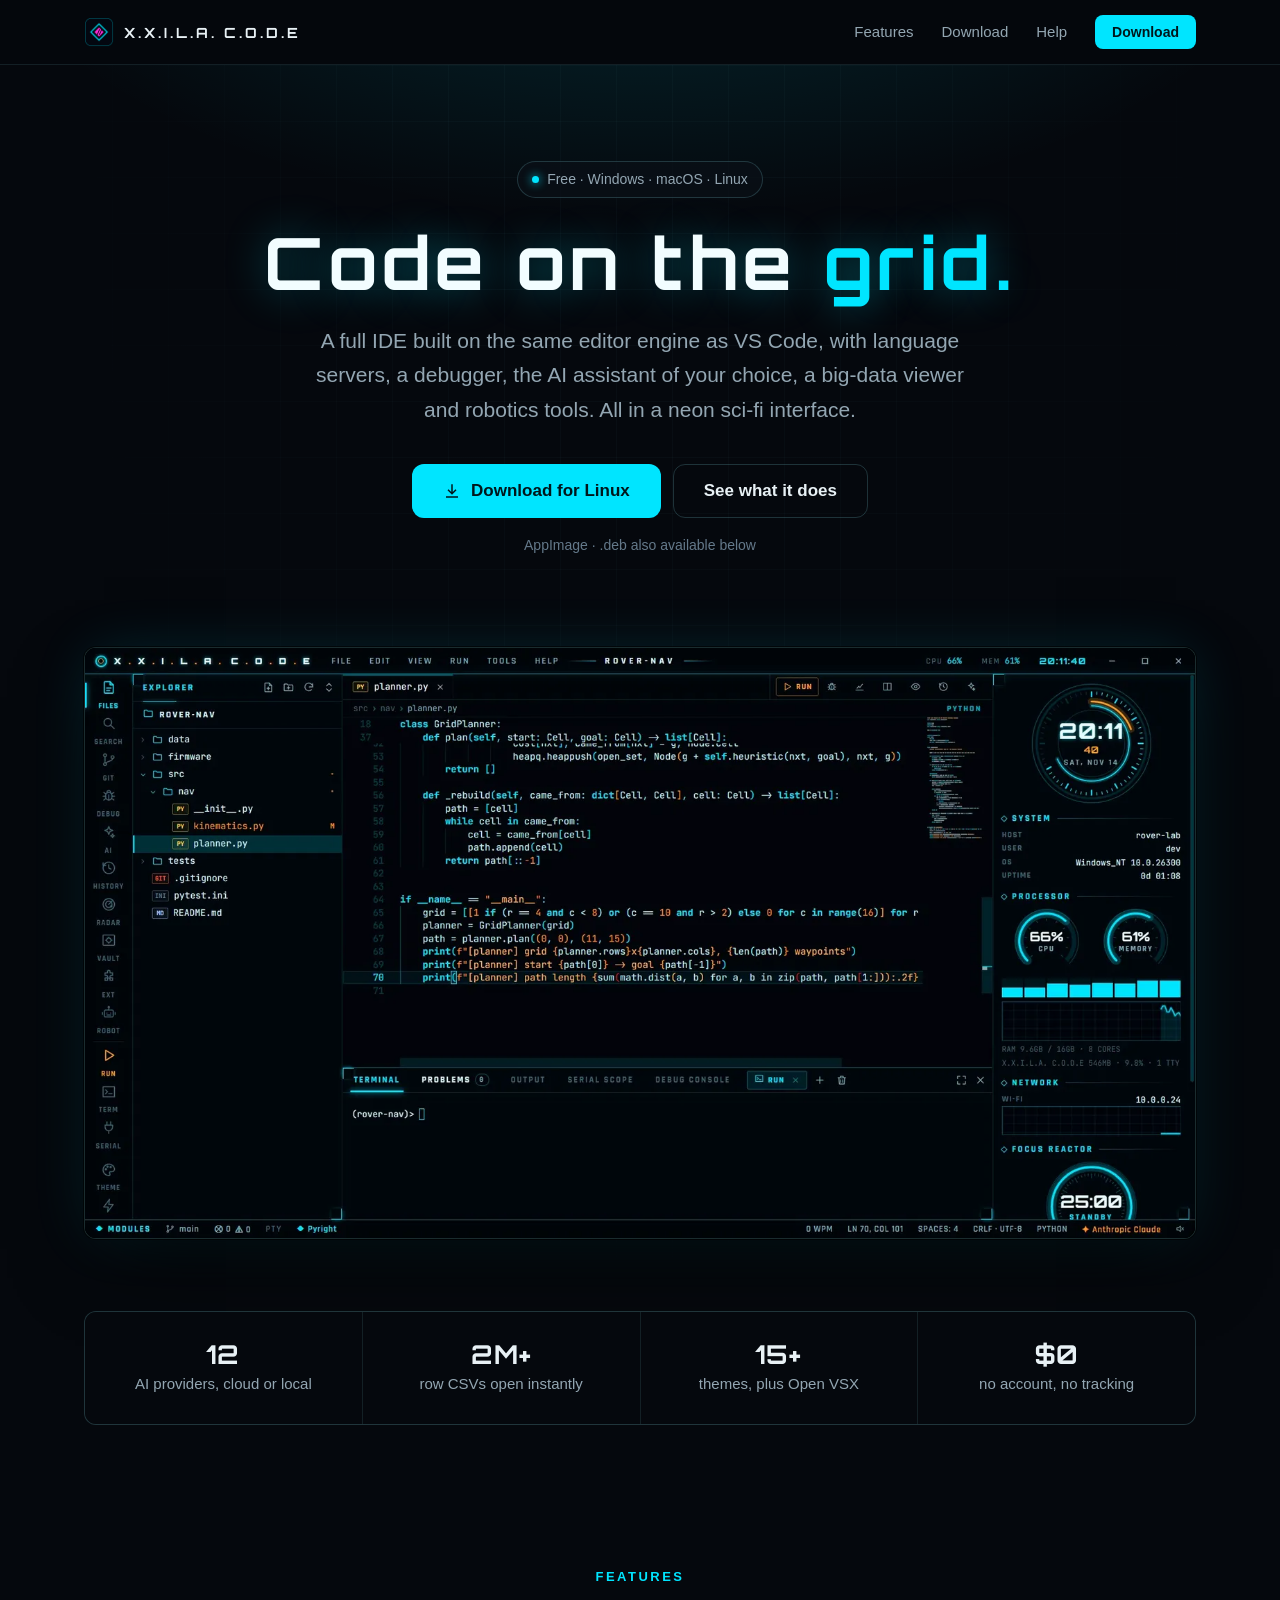
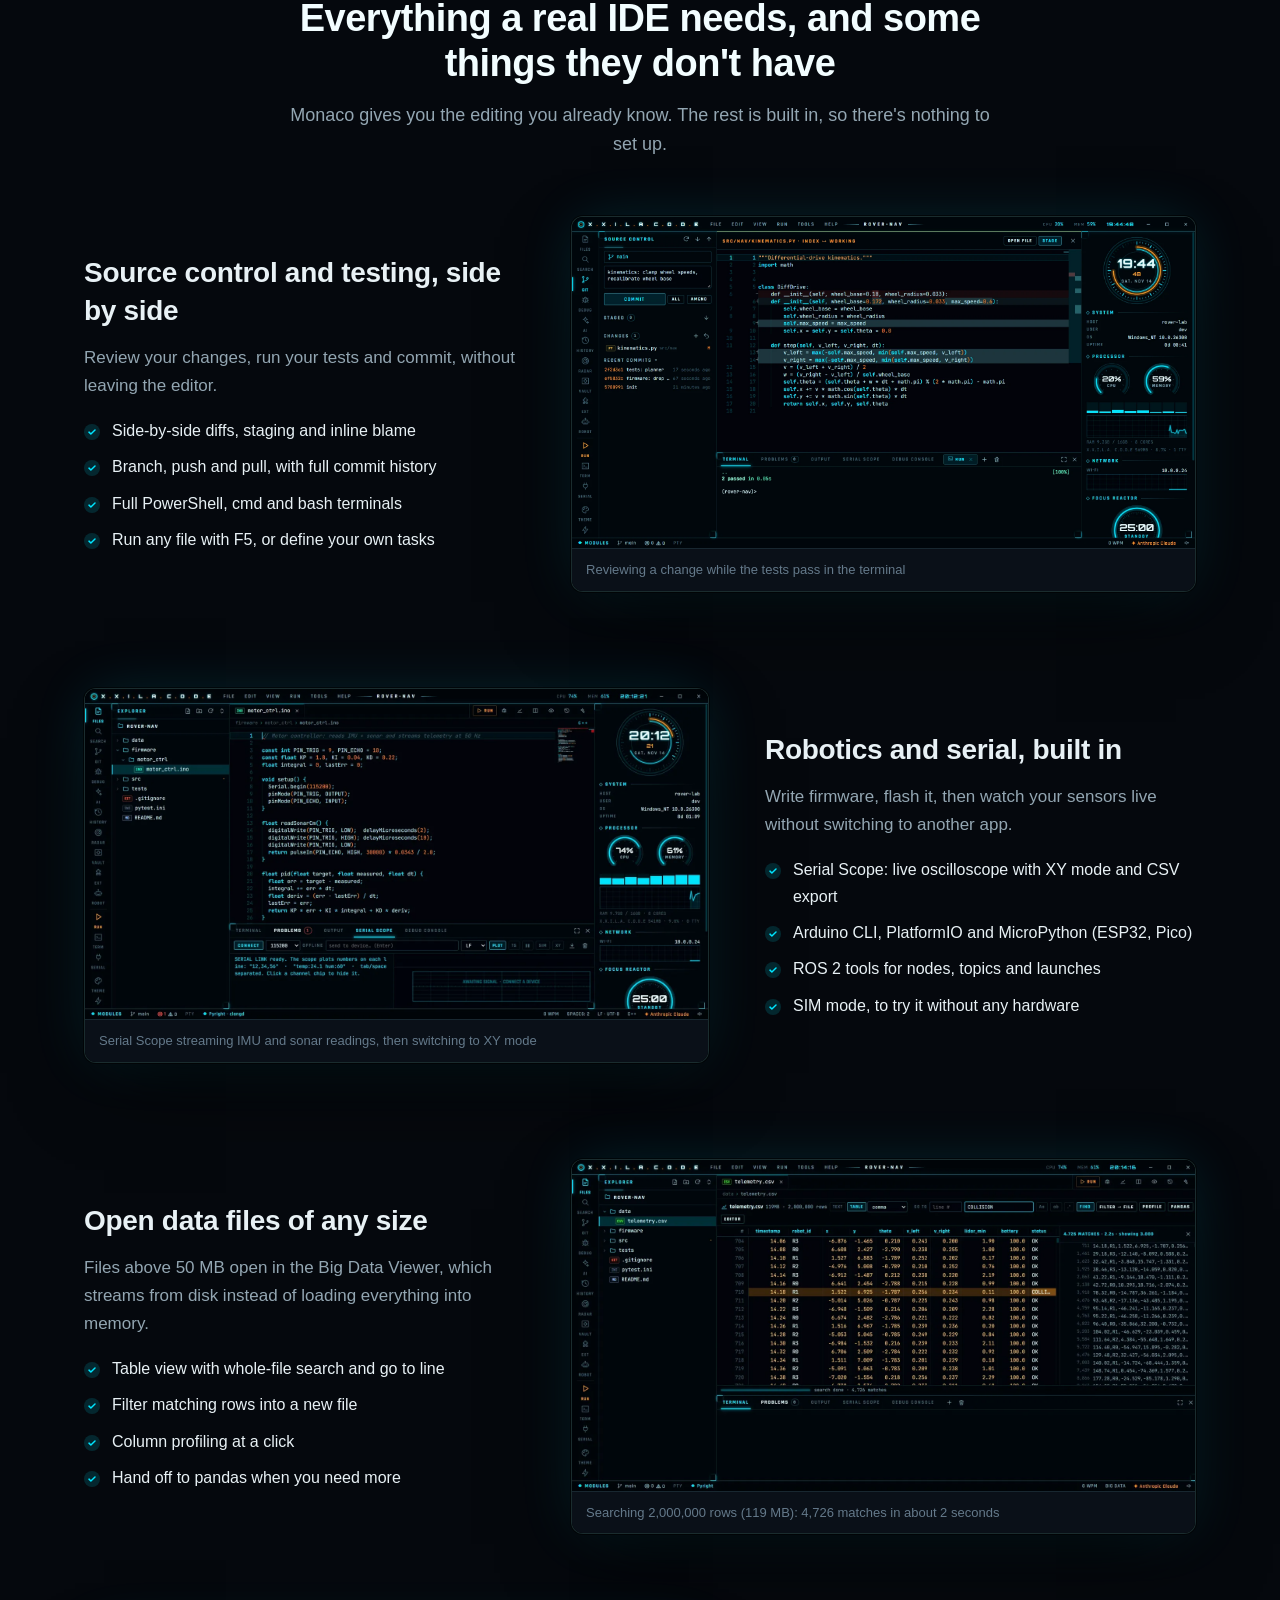
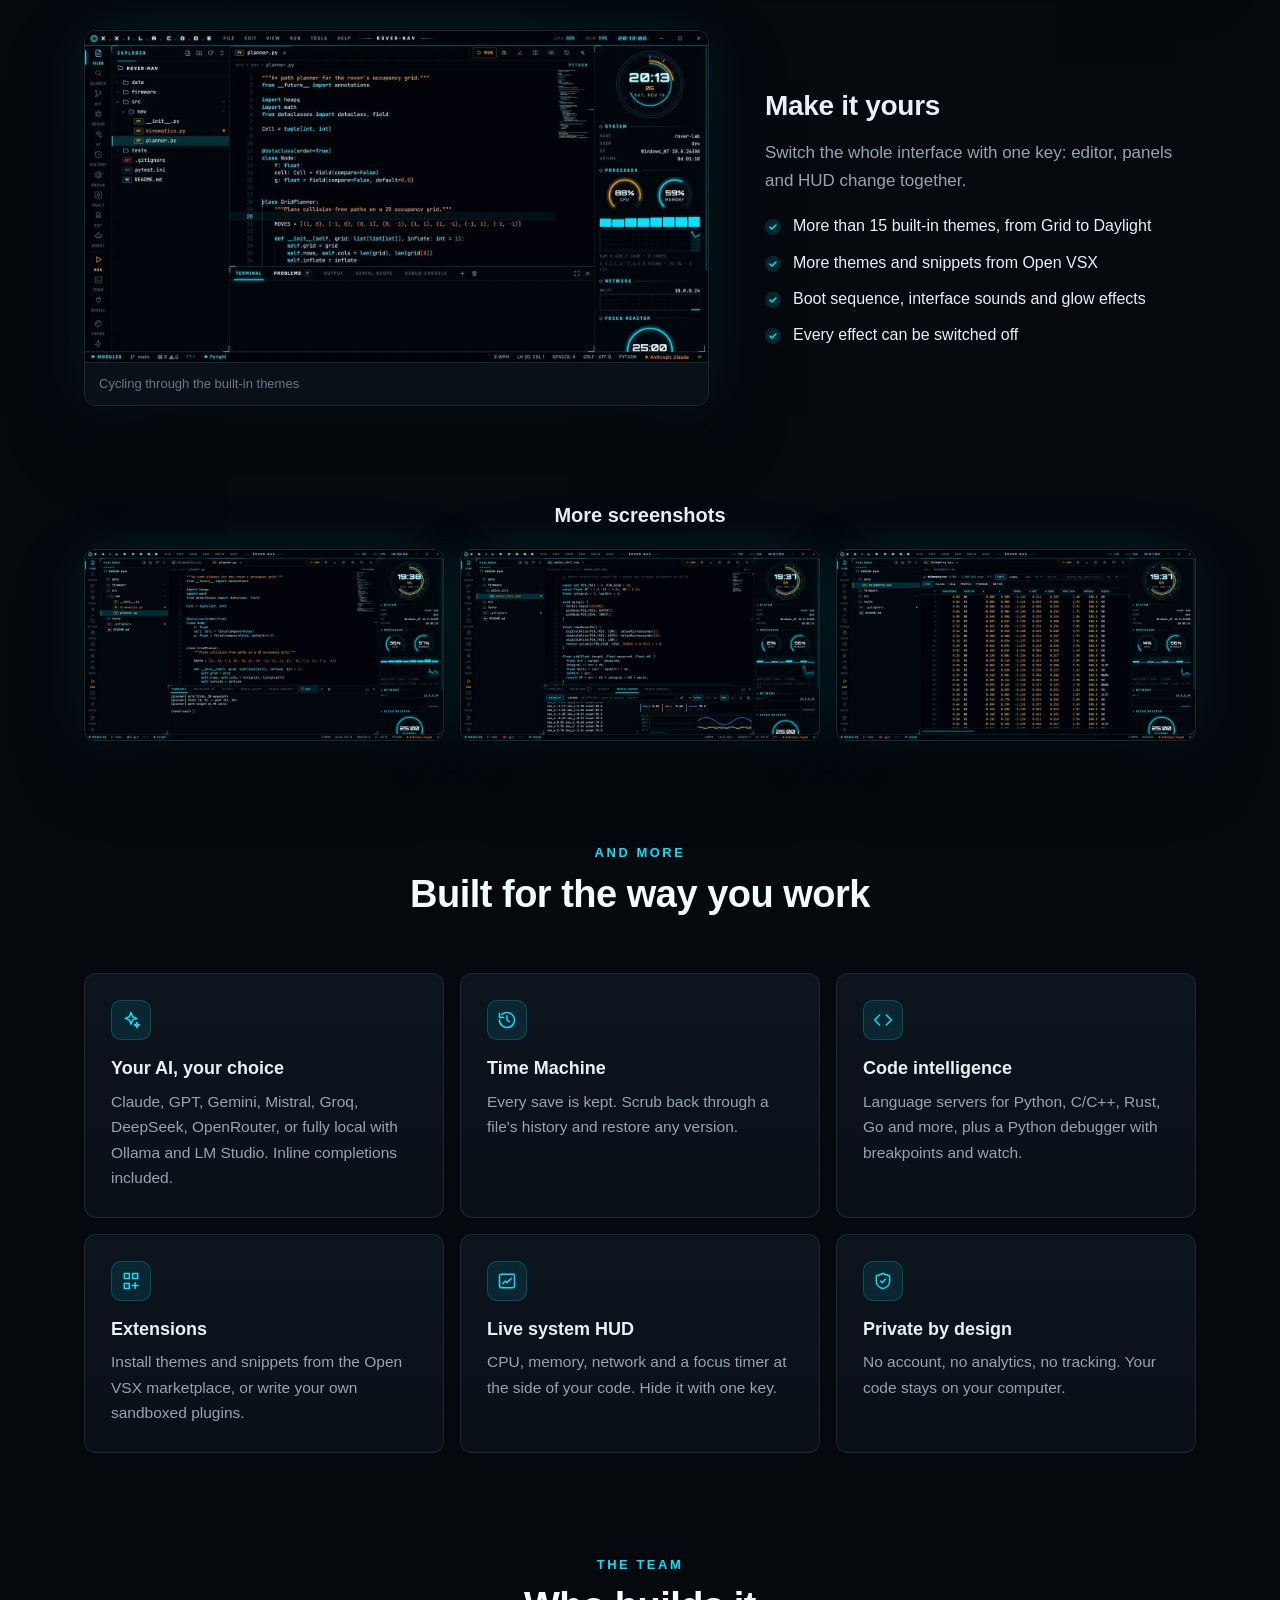
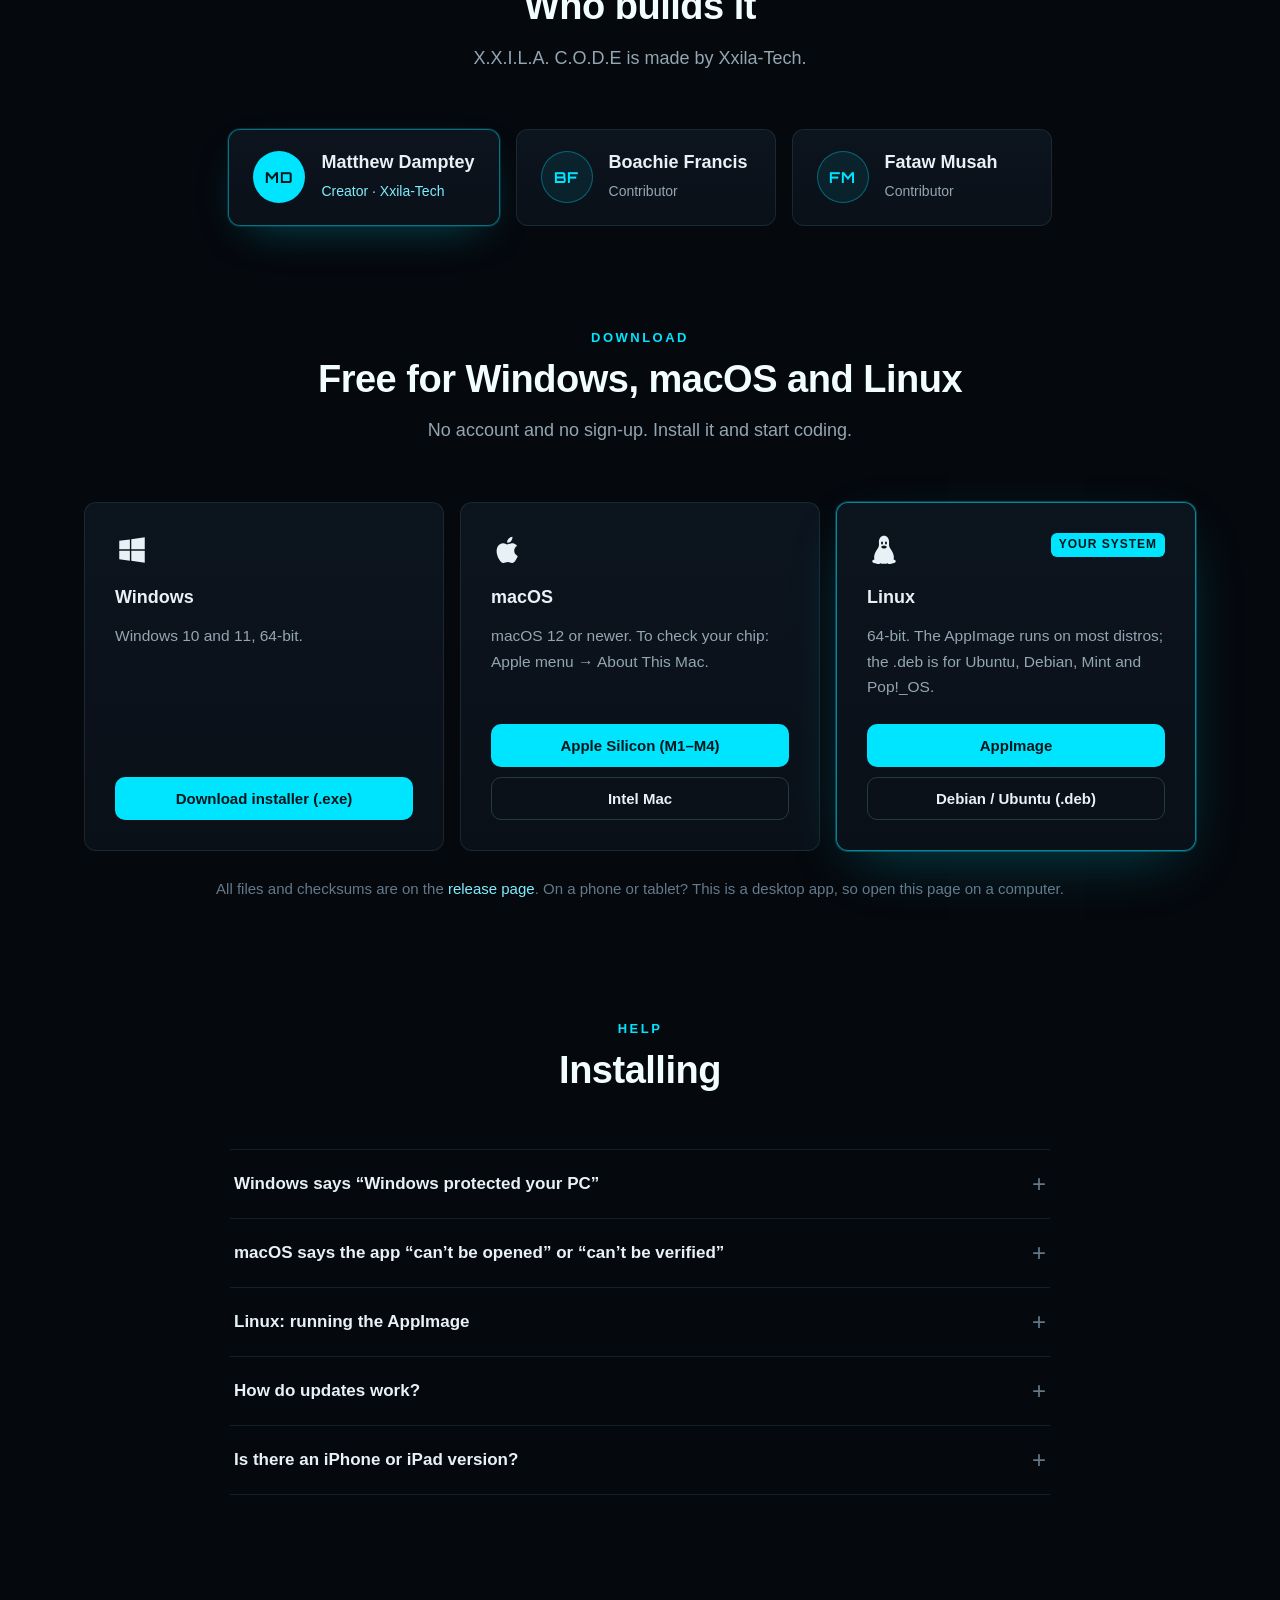
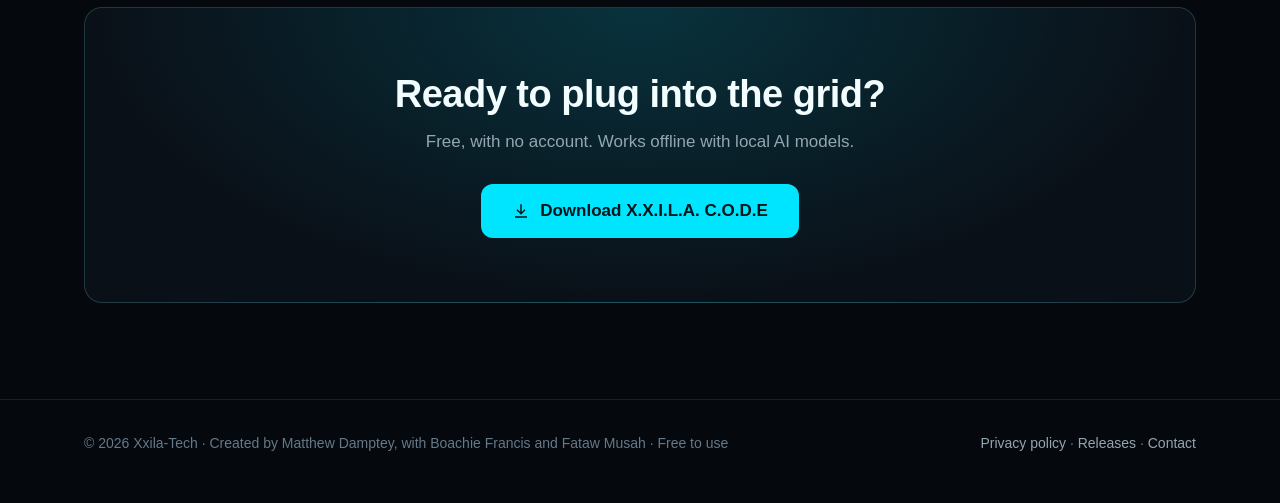
==== commit 852208f9: "Website: app clips in hero and feature sections, themes section, screenshot gallery Co-Authored-By: " ====
--- a/docs/index.html
+++ b/docs/index.html
@@ -44,7 +44,9 @@
       <div class="ver" id="ver"></div>
 
       <figure class="window hero-shot">
-        <img src="img/editor.webp" alt="X.X.I.L.A. C.O.D.E editing a Python path planner, with the terminal and the live system HUD" width="1920" height="1020">
+        <video autoplay muted loop playsinline preload="auto" poster="media/code-poster.webp" width="1600" height="850" aria-label="Typing Python code in X.X.I.L.A. C.O.D.E and running it in the built-in terminal">
+          <source src="media/code.mp4" type="video/mp4">
+        </video>
       </figure>
 
       <div class="stats">
@@ -93,8 +95,10 @@
           </ul>
         </div>
         <figure class="window">
-          <img src="img/scope.webp" alt="Arduino motor controller code with Serial Scope plotting IMU and sonar data" loading="lazy" width="1920" height="1020">
-          <figcaption>Serial Scope plotting IMU and sonar readings at 50 Hz</figcaption>
+          <video muted loop playsinline preload="none" poster="media/scope-poster.webp" width="1600" height="850" aria-label="Serial Scope plotting live IMU and sonar data, then switching to XY mode">
+            <source src="media/scope.mp4" type="video/mp4">
+          </video>
+          <figcaption>Serial Scope streaming IMU and sonar readings, then switching to XY mode</figcaption>
         </figure>
       </div>
 
@@ -110,9 +114,39 @@
           </ul>
         </div>
         <figure class="window">
-          <img src="img/bigdata.webp" alt="Big Data Viewer showing a 119 MB, two-million-row telemetry CSV" loading="lazy" width="1920" height="1020">
-          <figcaption>A 119 MB, 2,000,000-row telemetry log, opened instantly</figcaption>
+          <video muted loop playsinline preload="none" poster="media/bigdata-poster.webp" width="1600" height="850" aria-label="Searching a two-million-row CSV for COLLISION">
+            <source src="media/bigdata.mp4" type="video/mp4">
+          </video>
+          <figcaption>Searching 2,000,000 rows (119 MB): 4,726 matches in about 2 seconds</figcaption>
         </figure>
+      </div>
+
+      <div class="row flip">
+        <div class="text">
+          <h3>Make it yours</h3>
+          <p>Switch the whole interface with one key: editor, panels and HUD change together.</p>
+          <ul class="checks">
+            <li>More than 15 built-in themes, from Grid to Daylight</li>
+            <li>More themes and snippets from Open VSX</li>
+            <li>Boot sequence, interface sounds and glow effects</li>
+            <li>Every effect can be switched off</li>
+          </ul>
+        </div>
+        <figure class="window">
+          <video muted loop playsinline preload="none" poster="media/themes-poster.webp" width="1600" height="850" aria-label="Cycling through the built-in color themes">
+            <source src="media/themes.mp4" type="video/mp4">
+          </video>
+          <figcaption>Cycling through the built-in themes</figcaption>
+        </figure>
+      </div>
+
+      <div class="gallery">
+        <h3>More screenshots</h3>
+        <div class="thumbs">
+          <figure class="window"><img src="img/editor.webp" alt="Editor with file explorer, terminal output and system HUD" loading="lazy" width="1920" height="1020"></figure>
+          <figure class="window"><img src="img/scope.webp" alt="Arduino firmware with Serial Scope plotting sensor data" loading="lazy" width="1920" height="1020"></figure>
+          <figure class="window"><img src="img/bigdata.webp" alt="Big Data Viewer showing a two-million-row CSV" loading="lazy" width="1920" height="1020"></figure>
+        </div>
       </div>
     </div>
   </section>
@@ -150,9 +184,9 @@
           <p>CPU, memory, network and a focus timer at the side of your code. Hide it with one key.</p>
         </div>
         <div class="card">
-          <div class="ico"><svg viewBox="0 0 24 24"><path d="M12 3a9 9 0 1 0 9 9"/><path d="M12 7v5h5"/><path d="M17 3h4v4"/></svg></div>
-          <h3>Make it yours</h3>
-          <p>Boot sequence, interface sounds and glow effects. Each one can be switched off.</p>
+          <div class="ico"><svg viewBox="0 0 24 24"><path d="M12 3l8 3v6c0 4.5-3.4 8.2-8 9-4.6-.8-8-4.5-8-9V6z"/><path d="M9 12l2 2 4-4"/></svg></div>
+          <h3>Private by design</h3>
+          <p>No account, no analytics, no tracking. Your code stays on your computer.</p>
         </div>
       </div>
     </div>
@@ -325,6 +359,16 @@
     document.getElementById('ver-pill').textContent = `${j.tag_name} is out · Free for Windows, macOS and Linux`;
   }).catch(() => {});
 
+  // play feature clips only while they're on screen
+  const vids = document.querySelectorAll('video');
+  if ('IntersectionObserver' in window) {
+    const io = new IntersectionObserver((entries) => entries.forEach((e) => {
+      const v = e.target;
+      if (e.isIntersecting) { if (v.preload === 'none') v.preload = 'auto'; v.play().catch(() => {}); } else v.pause();
+    }), { threshold: 0.35 });
+    vids.forEach((v) => io.observe(v));
+  } else vids.forEach((v) => { v.preload = 'auto'; v.play().catch(() => {}); });
+
   // click a screenshot to view it full size
   document.querySelectorAll('.window img').forEach((img) => img.addEventListener('click', () => {
     const box = document.createElement('div');
--- a/docs/style.css
+++ b/docs/style.css
@@ -105,6 +105,11 @@
   box-shadow: 0 30px 80px -20px rgba(0, 0, 0, .8), 0 0 0 1px rgba(0, 0, 0, .6), 0 0 60px -10px rgba(0, 229, 255, .18);
 }
 .window img { display: block; width: 100%; height: auto; cursor: zoom-in; }
+.window video { display: block; width: 100%; height: auto; background: #000; }
+.gallery { margin-top: 96px; text-align: center; }
+.gallery h3 { font-size: 20px; margin-bottom: 20px; }
+.thumbs { display: grid; grid-template-columns: repeat(3, 1fr); gap: 16px; }
+.thumbs .window { border-radius: 10px; }
 .hero-shot { margin: 64px auto 0; max-width: 1120px; }
 
 /* ---------- stats ---------- */
@@ -232,7 +237,7 @@
   .brand { font-size: 12px; letter-spacing: 2px; }
   .hero { padding-top: 64px; }
   .hero-shot { margin-top: 44px; }
-  .grid, .dl-grid { grid-template-columns: 1fr; }
+  .grid, .dl-grid, .thumbs { grid-template-columns: 1fr; }
   section { padding-top: 80px; }
   .band { padding: 48px 20px; }
 }
